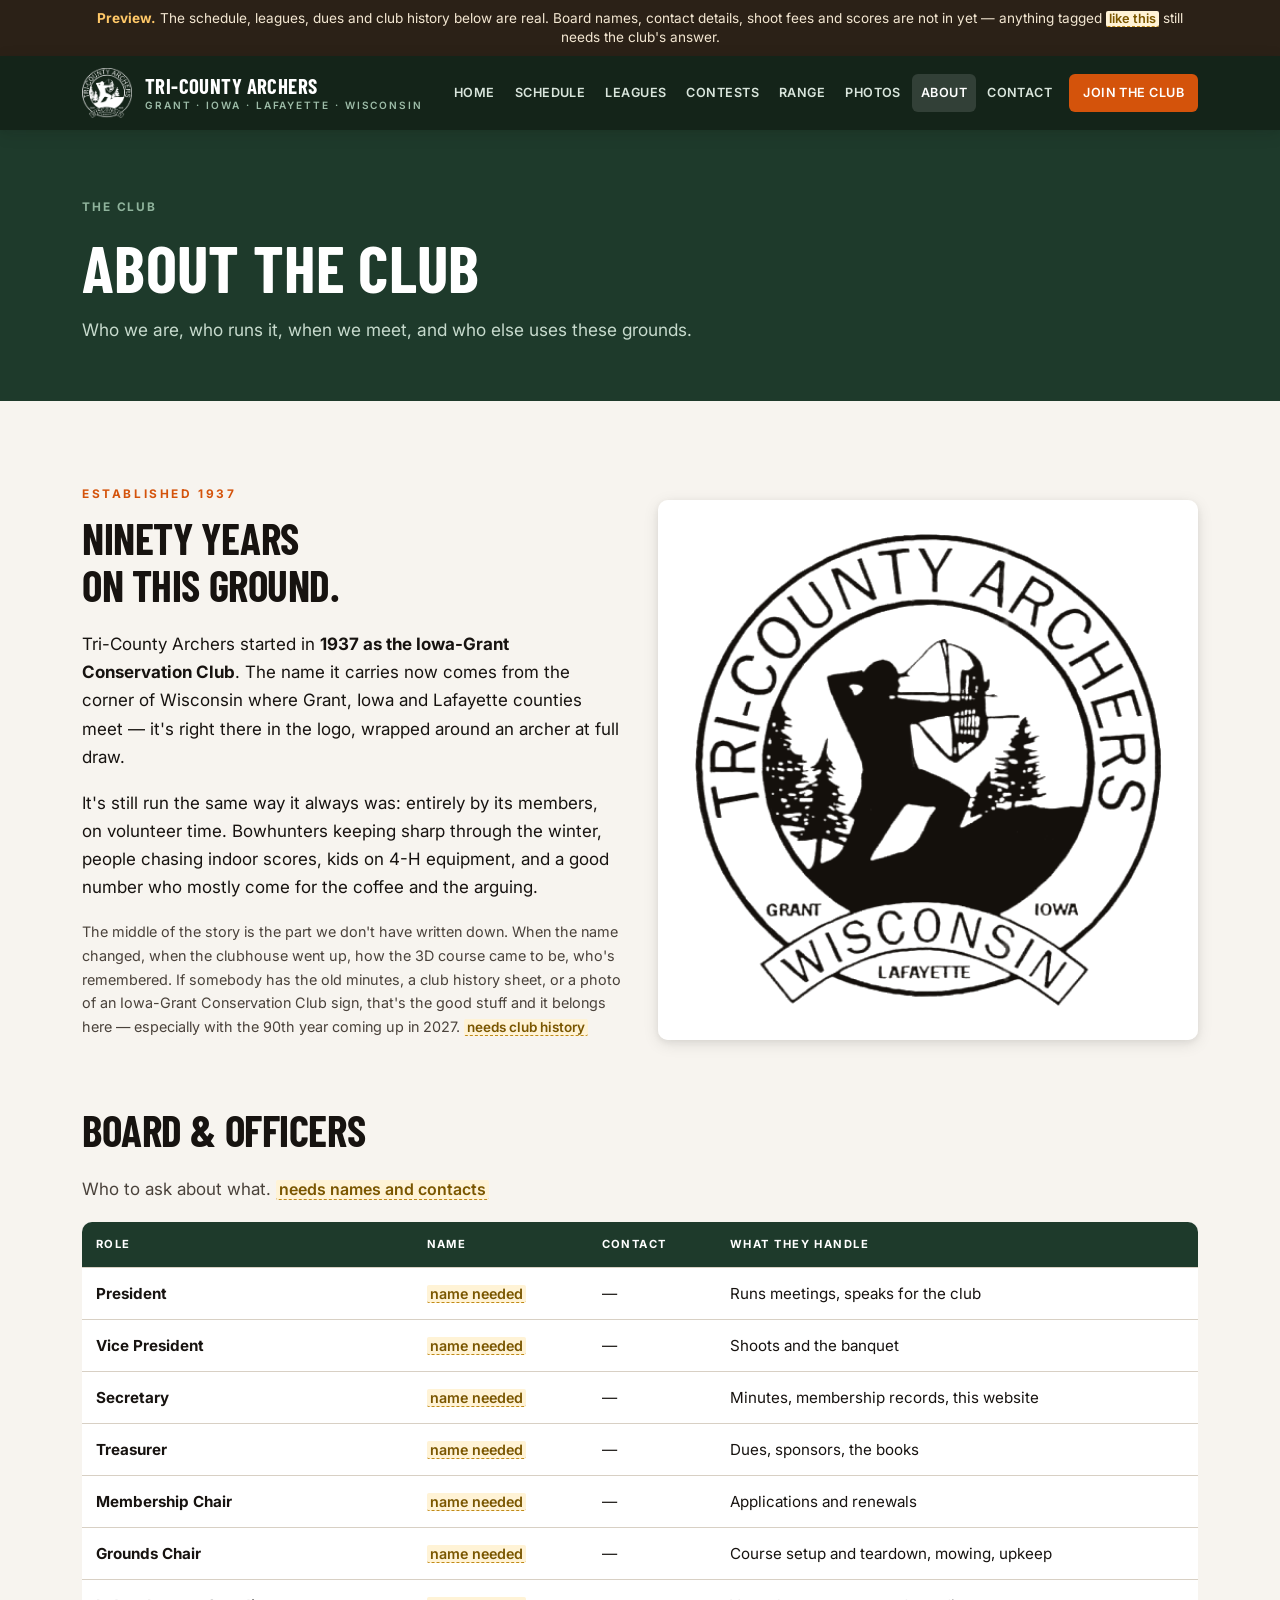
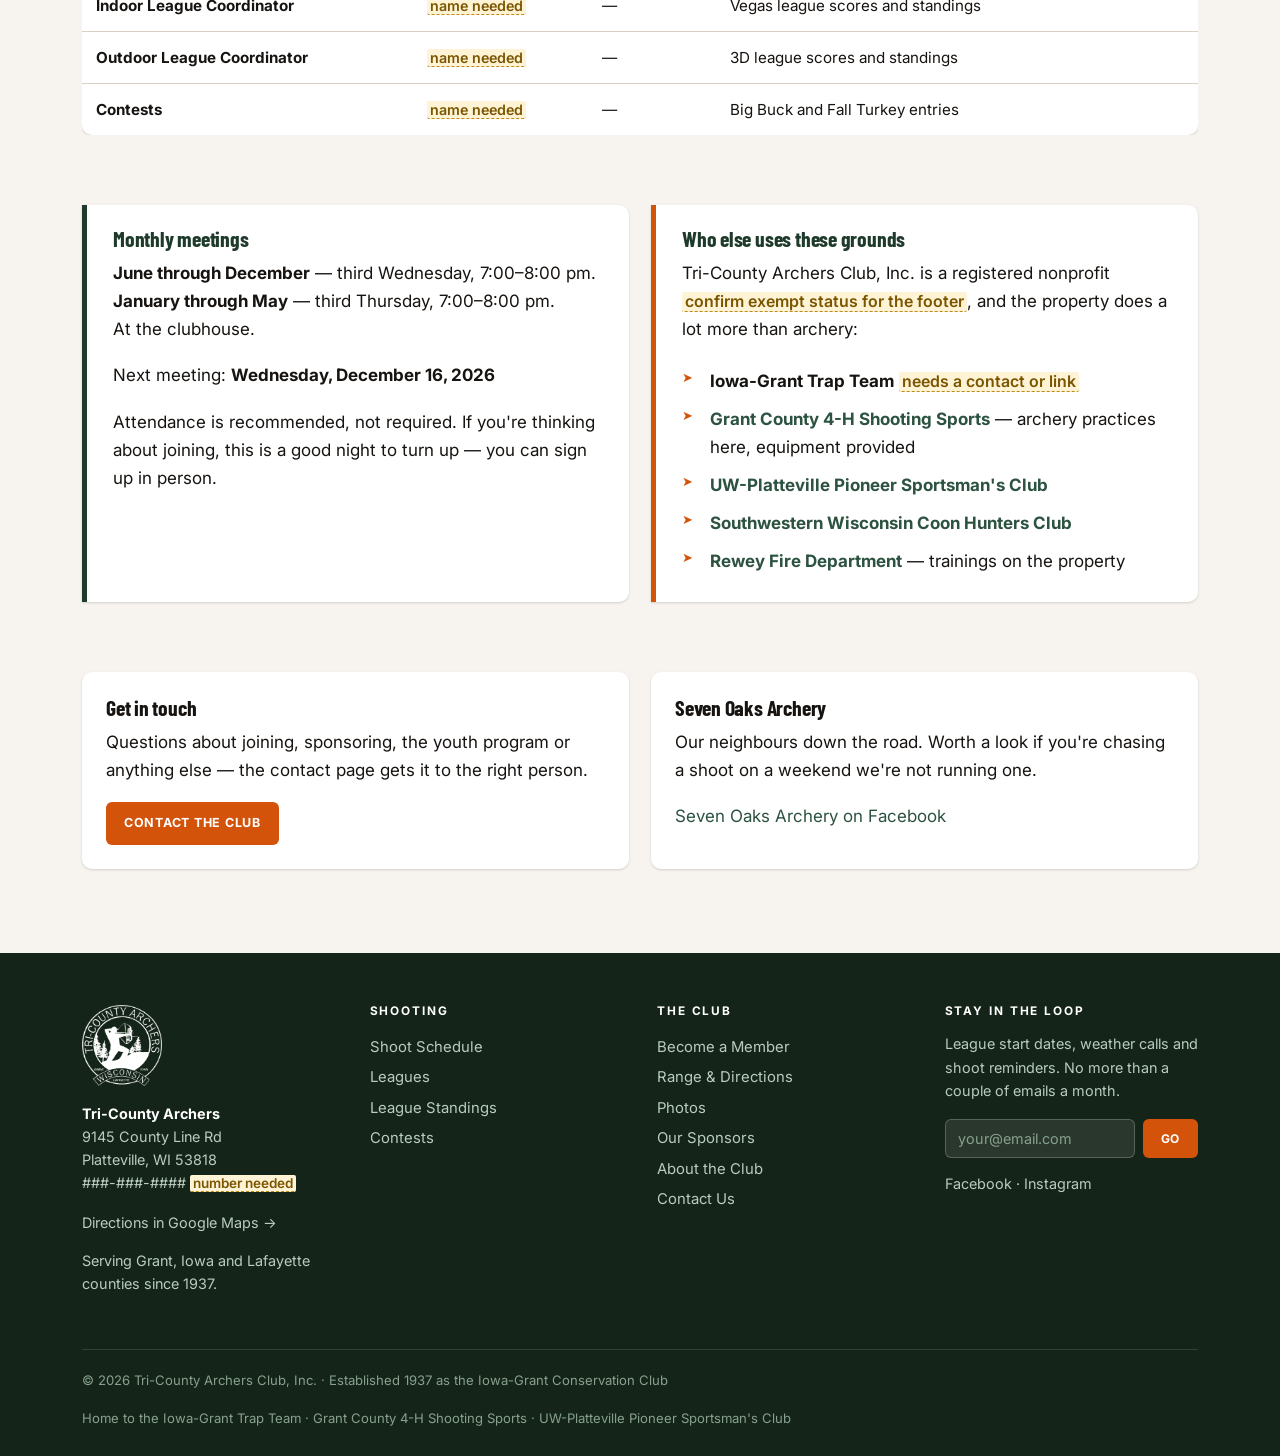
==== about.html @ 880b6ec3 "Initial commit: Tri-County Archers website Ten-page static site. Every date on it is generated from " ====
<!DOCTYPE html>
<html lang="en">
<head>
<meta charset="utf-8">
<meta name="viewport" content="width=device-width, initial-scale=1">
<title>About the Club · Tri-County Archers · Platteville, Wisconsin</title>
<meta name="description" content="About Tri-County Archers — established 1937 as the Iowa-Grant Conservation Club. Board, meeting schedule, the groups who use our grounds, and the groups who use our grounds.">
<link rel="icon" href="favicon.png">
<link rel="preconnect" href="https://fonts.googleapis.com">
<link rel="preconnect" href="https://fonts.gstatic.com" crossorigin>
<link href="https://fonts.googleapis.com/css2?family=Barlow+Condensed:wght@600;700&family=Inter:wght@400;600;700&display=swap" rel="stylesheet">
<link rel="stylesheet" href="assets/css/site.css">
</head>
<body>
<div class="draftbar"><div class="wrap"><strong>Preview.</strong> The schedule, leagues, dues and club history below are real. Board names, contact details, shoot fees and scores are not in yet — anything tagged <span class="tbd">like this</span> still needs the club's answer.</div></div>
<header class="hdr">
  <div class="hdr-in">
    <a class="brand" href="index.html">
      <img src="assets/img/logo-white.png" alt="Tri-County Archers logo">
      <span class="brand-txt">
        <span class="brand-name">Tri-County Archers</span>
        <span class="brand-sub">Grant · Iowa · Lafayette · Wisconsin</span>
      </span>
    </a>
    <button class="burger" aria-label="Menu">☰</button>
    <nav class="nav">
      <a href="index.html" class="">Home</a><a href="schedule.html" class="">Schedule</a><a href="leagues.html" class="">Leagues</a><a href="contests.html" class="">Contests</a><a href="range.html" class="">Range</a><a href="photos.html" class="">Photos</a><a href="about.html" class="on">About</a><a href="contact.html" class="">Contact</a>
      <a href="membership.html" class="cta">Join the Club</a>
    </nav>
  </div>
</header>
<section class="phead"><div class="wrap">
  <div class="crumb">The club</div><h1>About the Club</h1><p>Who we are, who runs it, when we meet, and who else uses these grounds.</p>
</div></section>
<section class="sec">
  <div class="wrap">

    <div class="split" style="margin-bottom:52px">
      <div>
        <div class="eyebrow">Established <span data-club="founded">1937</span></div>
        <h2>Ninety years<br>on this ground.</h2>
        <p>Tri-County Archers started in <strong>1937 as the Iowa-Grant Conservation Club</strong>.
          The name it carries now comes from the corner of Wisconsin where Grant, Iowa and Lafayette
          counties meet — it's right there in the logo, wrapped around an archer at full draw.</p>
        <p>It's still run the same way it always was: entirely by its members, on volunteer time.
          Bowhunters keeping sharp through the winter, people chasing indoor scores, kids on 4-H
          equipment, and a good number who mostly come for the coffee and the arguing.</p>
        <p class="small muted">The middle of the story is the part we don't have written down. When the
          name changed, when the clubhouse went up, how the 3D course came to be, who's remembered. If
          somebody has the old minutes, a club history sheet, or a photo of an Iowa-Grant Conservation
          Club sign, that's the good stuff and it belongs here — especially with the 90th year coming
          up in 2027. <span class="tbd">needs club history</span></p>
      </div>
      <div class="split-img">
        <img src="assets/img/logo-dark.png" alt="Tri-County Archers logo" style="aspect-ratio:1;object-fit:contain;background:#fff;padding:34px">
      </div>
    </div>

    <h2 id="board">Board &amp; officers</h2>
    <p class="muted" style="max-width:44em">Who to ask about what.
      <span class="tbd">needs names and contacts</span></p>
    <div class="tbl-wrap" style="margin-bottom:44px">
      <table class="t stack">
        <thead><tr><th>Role</th><th>Name</th><th>Contact</th><th>What they handle</th></tr></thead>
        <tbody>
          <tr><td data-l="Role"><strong>President</strong></td><td data-l="Name"><span class="tbd">name needed</span></td><td data-l="Contact">—</td><td data-l="Handles">Runs meetings, speaks for the club</td></tr>
          <tr><td data-l="Role"><strong>Vice President</strong></td><td data-l="Name"><span class="tbd">name needed</span></td><td data-l="Contact">—</td><td data-l="Handles">Shoots and the banquet</td></tr>
          <tr><td data-l="Role"><strong>Secretary</strong></td><td data-l="Name"><span class="tbd">name needed</span></td><td data-l="Contact">—</td><td data-l="Handles">Minutes, membership records, this website</td></tr>
          <tr><td data-l="Role"><strong>Treasurer</strong></td><td data-l="Name"><span class="tbd">name needed</span></td><td data-l="Contact">—</td><td data-l="Handles">Dues, sponsors, the books</td></tr>
          <tr><td data-l="Role"><strong>Membership Chair</strong></td><td data-l="Name"><span class="tbd">name needed</span></td><td data-l="Contact">—</td><td data-l="Handles">Applications and renewals</td></tr>
          <tr><td data-l="Role"><strong>Grounds Chair</strong></td><td data-l="Name"><span class="tbd">name needed</span></td><td data-l="Contact">—</td><td data-l="Handles">Course setup and teardown, mowing, upkeep</td></tr>
          <tr><td data-l="Role"><strong>Indoor League Coordinator</strong></td><td data-l="Name"><span class="tbd">name needed</span></td><td data-l="Contact">—</td><td data-l="Handles">Vegas league scores and standings</td></tr>
          <tr><td data-l="Role"><strong>Outdoor League Coordinator</strong></td><td data-l="Name"><span class="tbd">name needed</span></td><td data-l="Contact">—</td><td data-l="Handles">3D league scores and standings</td></tr>
          <tr><td data-l="Role"><strong>Contests</strong></td><td data-l="Name"><span class="tbd">name needed</span></td><td data-l="Contact">&mdash;</td><td data-l="Handles">Big Buck and Fall Turkey entries</td></tr>
        </tbody>
      </table>
    </div>

    <div class="grid g2" style="margin-bottom:44px">
      <div class="call call-forest">
        <h3>Monthly meetings</h3>
        <p><strong>June through December</strong> — third Wednesday, 7:00–8:00 pm.<br>
           <strong>January through May</strong> — third Thursday, 7:00–8:00 pm.<br>
           At the clubhouse.</p>
        <p>Next meeting: <strong data-next="meeting">—</strong></p>
        <p style="margin-bottom:0">Attendance is recommended, not required. If you're thinking about
          joining, this is a good night to turn up — you can sign up in person.</p>
      </div>
      <div class="call">
        <h3>Who else uses these grounds</h3>
        <p>Tri-County Archers Club, Inc. is a registered nonprofit
          <span class="tbd">confirm exempt status for the footer</span>, and the property does a lot
          more than archery:</p>
        <ul class="tick" style="margin-bottom:0">
          <li><strong>Iowa-Grant Trap Team</strong> <span class="tbd">needs a contact or link</span></li>
          <li><strong><a href="https://grant.extension.wisc.edu/" target="_blank" rel="noopener noreferrer">Grant County 4-H Shooting Sports</a></strong>
              — archery practices here, equipment provided</li>
          <li><strong><a href="https://www.facebook.com/UWPlattevillePioneerSportmansClub/" target="_blank" rel="noopener noreferrer">UW-Platteville
              Pioneer Sportsman's Club</a></strong></li>
          <li><strong><a href="https://www.facebook.com/SWWCHC/" target="_blank" rel="noopener noreferrer">Southwestern Wisconsin Coon Hunters
              Club</a></strong></li>
          <li><strong><a href="https://www.facebook.com/ReweyFire/" target="_blank" rel="noopener noreferrer">Rewey Fire Department</a></strong>
              — trainings on the property</li>
        </ul>
      </div>
    </div>

    <div class="grid g2">
      <div class="card card-pad">
        <h3>Get in touch</h3>
        <p>Questions about joining, sponsoring, the youth program or anything else — the contact
          page gets it to the right person.</p>
        <p style="margin-bottom:0"><a href="contact.html" class="btn btn-blaze btn-sm">Contact the club</a></p>
      </div>
      <div class="card card-pad">
        <h3>Seven Oaks Archery</h3>
        <p>Our neighbours down the road. Worth a look if you're chasing a shoot on a weekend we're not
          running one.</p>
        <p style="margin-bottom:0"><a href="https://www.facebook.com/SevenOaksArcheryinc" target="_blank" rel="noopener noreferrer">Seven Oaks
          Archery on Facebook</a></p>
      </div>
    </div>
  </div>
</section>

<footer class="ftr">
  <div class="wrap">
    <div class="ftr-grid">
      <div class="ftr-brand">
        <img src="assets/img/logo-white.png" alt="">
        <p><strong style="color:#fff">Tri-County Archers</strong><br>
        9145 County Line Rd<br>Platteville, WI 53818<br>
        <span data-club="phone">###-###-####</span> <span class="tbd">number needed</span></p>
        <p class="small"><a href="https://www.google.com/maps/dir/?api=1&destination=9145+County+Line+Rd%2C+Platteville%2C+WI+53818" style="display:inline" target="_blank" rel="noopener noreferrer">Directions in Google Maps &rarr;</a></p>
        <p class="small">Serving Grant, Iowa and Lafayette counties since
          <span data-club="founded">1937</span>.</p>
      </div>
      <div>
        <h4>Shooting</h4>
        <a href="schedule.html">Shoot Schedule</a>
        <a href="leagues.html">Leagues</a>
        <a href="leagues.html#standings">League Standings</a>
        <a href="contests.html">Contests</a>
      </div>
      <div>
        <h4>The Club</h4>
        <a href="membership.html">Become a Member</a>
        <a href="range.html">Range &amp; Directions</a>
        <a href="photos.html">Photos</a>
        <a href="sponsors.html">Our Sponsors</a>
        <a href="about.html">About the Club</a>
        <a href="contact.html">Contact Us</a>
      </div>
      <div>
        <h4>Stay in the loop</h4>
        <p class="small">League start dates, weather calls and shoot reminders. No more than a couple of emails a month.</p>
        <form class="news" onsubmit="event.preventDefault();this.innerHTML='<p class=\'small\' style=\'margin:0;color:#A8D5B8\'>Thanks — you\'re on the list.</p>'">
          <input type="email" placeholder="your@email.com" required aria-label="Email">
          <button class="btn btn-blaze btn-sm" type="submit">Go</button>
        </form>
        <p class="small" style="margin-top:14px">
          <a href="https://www.facebook.com/TriCountyArchers/" style="display:inline" target="_blank" rel="noopener noreferrer">Facebook</a> ·
          <a href="https://www.instagram.com/tricountyarchers/" style="display:inline" target="_blank" rel="noopener noreferrer">Instagram</a></p>
      </div>
    </div>
    <div class="ftr-bot">
      <span>&copy; <span data-year>2026</span> Tri-County Archers Club, Inc. · Established 1937 as the Iowa-Grant Conservation Club</span>
      <span>Home to the Iowa-Grant Trap Team · Grant County 4-H Shooting Sports · UW-Platteville Pioneer Sportsman's Club</span>
    </div>
  </div>
</footer>
<script src="assets/js/data.js"></script>
<script src="assets/js/site.js"></script>
</body>
</html>
---- assets/css/site.css ----
/* ============================================================
   Tri-County Archers — site styles
   First pass, Aug 2026
   ============================================================ */

:root{
  --forest:#1E3A2B;
  --forest-deep:#142419;
  --forest-mid:#2C5240;
  --brown:#4A3728;
  --brown-light:#6B5240;
  --blaze:#D4530B;
  --blaze-bright:#F26B1D;
  --cream:#F7F4EF;
  --cream-warm:#EFE9DF;
  --ink:#171310;
  --ink-soft:#4A423B;
  --line:#D8D0C4;
  --white:#fff;
  --shadow-sm:0 1px 3px rgba(23,19,16,.10), 0 1px 2px rgba(23,19,16,.06);
  --shadow-md:0 4px 16px rgba(23,19,16,.10), 0 2px 6px rgba(23,19,16,.06);
  --shadow-lg:0 12px 40px rgba(23,19,16,.16);
  --wrap:1160px;
  --r:10px;
  --head:'Barlow Condensed', 'Oswald', 'Arial Narrow', system-ui, sans-serif;
  --body:'Inter', -apple-system, BlinkMacSystemFont, 'Segoe UI', Roboto, sans-serif;
}

*,*::before,*::after{box-sizing:border-box}
html{-webkit-text-size-adjust:100%; scroll-behavior:smooth; scroll-padding-top:90px}
body{
  margin:0; background:var(--cream); color:var(--ink);
  font-family:var(--body); font-size:17px; line-height:1.65;
  -webkit-font-smoothing:antialiased;
}
img{max-width:100%; height:auto; display:block}
a{color:var(--forest-mid); text-decoration:none}
a:hover{color:var(--blaze); text-decoration:underline}
h1,h2,h3,h4{font-family:var(--head); font-weight:700; line-height:1.08; margin:0 0 .5em; letter-spacing:-.01em}
h1{font-size:clamp(2.4rem,5.5vw,4.1rem); text-transform:uppercase; letter-spacing:.005em}
h2{font-size:clamp(1.85rem,3.6vw,2.7rem); text-transform:uppercase}
h3{font-size:1.35rem}
h4{font-size:1.08rem; font-family:var(--body); font-weight:700; text-transform:uppercase; letter-spacing:.06em; font-size:.86rem; color:var(--brown-light)}
p{margin:0 0 1.1em}
.wrap{max-width:var(--wrap); margin:0 auto; padding:0 22px}
.narrow{max-width:800px}
.center{text-align:center}
.muted{color:var(--ink-soft)}
.small{font-size:.9rem}

/* ---------- draft flag ---------- */
.tbd{
  background:#FFF3D6; border-bottom:1.5px dashed #C08A16; color:#7A5600;
  padding:0 3px; border-radius:2px; font-weight:600; font-size:.94em;
  white-space:nowrap;
}
.draftbar{
  background:#2B2117; color:#F3E7D2; font-size:.85rem; text-align:center;
  padding:9px 22px; line-height:1.4;
}
.draftbar strong{color:#FFC868}

/* ---------- header ---------- */
.hdr{
  background:var(--forest-deep); color:var(--white);
  position:sticky; top:0; z-index:60; box-shadow:var(--shadow-md);
}
.hdr-in{
  max-width:var(--wrap); margin:0 auto; padding:0 22px;
  display:flex; align-items:center; gap:16px; min-height:74px;
}
.brand{display:flex; align-items:center; gap:13px; color:#fff; flex:0 0 auto}
.brand:hover{text-decoration:none}
.brand img{width:50px; height:50px; flex:0 0 auto}
.brand-txt{display:flex; flex-direction:column; line-height:1}
.brand-name{
  font-family:var(--head); font-size:1.42rem; font-weight:700;
  text-transform:uppercase; letter-spacing:.02em;
}
.brand-sub{
  font-size:.63rem; letter-spacing:.19em; text-transform:uppercase;
  color:#9DBCA8; margin-top:4px; font-weight:600;
}
.nav{margin-left:auto; display:flex; align-items:center; gap:2px; flex-wrap:wrap}
.nav a{
  color:#D9E5DC; font-size:.83rem; font-weight:600; letter-spacing:.045em;
  text-transform:uppercase; padding:9px 11px; border-radius:6px; white-space:nowrap;
}
.nav a:hover{background:rgba(255,255,255,.10); color:#fff; text-decoration:none}
.nav a.on{color:#fff; background:rgba(255,255,255,.13)}
.nav a.cta{background:var(--blaze); color:#fff; margin-left:8px; padding:9px 15px}
.nav a.cta:hover{background:var(--blaze-bright)}
.burger{
  margin-left:auto; background:none; border:1.5px solid rgba(255,255,255,.3);
  color:#fff; width:42px; height:38px; border-radius:6px; display:none;
  cursor:pointer; font-size:1.2rem; line-height:1;
}
@media(max-width:980px){
  .nav{
    display:none; position:absolute; top:100%; left:0; right:0;
    background:var(--forest-deep); flex-direction:column; align-items:stretch;
    padding:10px 14px 18px; gap:0; box-shadow:var(--shadow-lg);
  }
  .nav.open{display:flex}
  .nav a{padding:13px 10px; font-size:.95rem; border-bottom:1px solid rgba(255,255,255,.07)}
  .nav a.cta{margin:12px 0 0; text-align:center; border:none}
  .burger{display:block}
}

/* ---------- alert strip ---------- */
.alert{
  background:var(--blaze); color:#fff; text-align:center;
  padding:11px 22px; font-weight:600; font-size:.94rem;
}
.alert a{color:#fff; text-decoration:underline}
.alert-ok{background:var(--forest-mid)}

/* ---------- hero ---------- */
.hero{position:relative; background:var(--forest-deep); overflow:hidden}
.hero-bg{
  position:absolute; inset:0;
  background-size:cover; background-position:center 38%;
  opacity:.52;
}
.hero::after{
  content:''; position:absolute; inset:0;
  background:linear-gradient(180deg, rgba(20,36,25,.55) 0%, rgba(20,36,25,.72) 55%, rgba(20,36,25,.94) 100%);
}
.hero-in{
  position:relative; z-index:2; max-width:var(--wrap); margin:0 auto;
  padding:clamp(64px,11vw,140px) 22px clamp(54px,8vw,96px); color:#fff;
}
.hero h1{color:#fff; max-width:16em; text-shadow:0 2px 18px rgba(0,0,0,.4)}
.hero-eyebrow{
  font-size:.76rem; letter-spacing:.24em; text-transform:uppercase;
  color:#A8C9B4; font-weight:700; margin-bottom:18px;
}
.hero-lede{
  font-size:clamp(1.05rem,2vw,1.28rem); max-width:34em; color:#E6EDE7;
  margin-bottom:32px;
}
.hero-btns{display:flex; gap:13px; flex-wrap:wrap}

/* ---------- buttons ---------- */
.btn{
  display:inline-block; font-family:var(--body); font-weight:700;
  font-size:.87rem; letter-spacing:.06em; text-transform:uppercase;
  padding:14px 26px; border-radius:6px; border:2px solid transparent;
  cursor:pointer; transition:transform .12s ease, background .15s ease;
}
.btn:hover{text-decoration:none; transform:translateY(-1px)}
.btn-blaze{background:var(--blaze); color:#fff}
.btn-blaze:hover{background:var(--blaze-bright); color:#fff}
.btn-ghost{border-color:rgba(255,255,255,.55); color:#fff}
.btn-ghost:hover{background:rgba(255,255,255,.13); color:#fff}
.btn-forest{background:var(--forest); color:#fff}
.btn-forest:hover{background:var(--forest-mid); color:#fff}
.btn-out{border-color:var(--forest); color:var(--forest)}
.btn-out:hover{background:var(--forest); color:#fff}
.btn-sm{padding:9px 16px; font-size:.78rem}

/* ---------- sections ---------- */
.sec{padding:clamp(48px,7vw,84px) 0}
.sec-tight{padding:clamp(34px,4vw,52px) 0}
.sec-cream{background:var(--cream-warm)}
.sec-forest{background:var(--forest); color:#EAF1EC}
.sec-forest h2,.sec-forest h3{color:#fff}
.sec-forest a{color:#A8D5B8}
.sec-head{margin-bottom:34px}
.sec-head p{max-width:46em; color:var(--ink-soft); margin:0}
.sec-forest .sec-head p{color:#BFD4C6}
.eyebrow{
  font-size:.74rem; letter-spacing:.22em; text-transform:uppercase;
  font-weight:700; color:var(--blaze); margin-bottom:11px;
}
.sec-forest .eyebrow{color:#F2A365}
.rule{height:3px; width:56px; background:var(--blaze); margin:0 0 20px; border:0}

/* ---------- next-up cards ---------- */
.nextup{
  display:grid; gap:16px;
  /* 215px lets all four "What's Next" cards sit on one row from about
     960px up, instead of orphaning the fourth onto a line of its own. */
  grid-template-columns:repeat(auto-fit,minmax(min(100%,215px),1fr));
}
.nu{
  background:#fff; border-radius:var(--r); padding:20px 20px 22px;
  box-shadow:var(--shadow-sm); border-top:4px solid var(--forest);
  display:flex; flex-direction:column;
}
.nu-blaze{border-top-color:var(--blaze)}
.nu-brown{border-top-color:var(--brown)}
.nu-label{
  font-size:.68rem; letter-spacing:.17em; text-transform:uppercase;
  font-weight:700; color:var(--brown-light); margin-bottom:9px;
}
.nu-title{font-family:var(--head); font-size:1.42rem; line-height:1.12; margin-bottom:6px; text-transform:uppercase}
.nu-date{font-weight:700; color:var(--forest-mid); font-size:.98rem; margin-bottom:9px}
.nu-meta{font-size:.9rem; color:var(--ink-soft); margin:0 0 12px; line-height:1.5}
.nu-meta div{margin-bottom:3px}
.nu foot,.nu-foot{margin-top:auto; padding-top:6px;
  display:flex; align-items:center; justify-content:space-between; gap:8px; flex-wrap:wrap}
/* 'Add to Google Calendar' link on the What's Next cards */
.nu-cal{font-size:.72rem; font-weight:700; text-decoration:none; white-space:nowrap;
  color:var(--forest); border-bottom:1px solid currentColor; padding-bottom:1px}
.nu-cal:hover{color:var(--blaze)}
.nu-blaze .nu-cal,.nu-brown .nu-cal{color:inherit; opacity:.85}
.nu-blaze .nu-cal:hover,.nu-brown .nu-cal:hover{opacity:1}

/* ---------- week-by-week score disclosure ---------- */
details.wk{border:1px solid var(--line,#DDD6C8); border-radius:var(--r); background:#fff}
details.wk>summary{
  cursor:pointer; padding:12px 16px; font-weight:700; font-size:.9rem;
  color:var(--forest); list-style:none; display:flex; align-items:center; gap:8px}
details.wk>summary::-webkit-details-marker{display:none}
details.wk>summary::before{content:'▸'; font-size:.8em}
details.wk[open]>summary::before{content:'▾'}
details.wk>summary:hover{color:var(--blaze)}
details.wk>*:not(summary){padding:0 16px 14px}
details.wk table.t{box-shadow:none}
details.wk table.t th,details.wk table.t td{padding:6px 8px; font-size:.85rem}

/* ---------- badges ---------- */
.badge{
  display:inline-block; font-size:.68rem; font-weight:700;
  letter-spacing:.1em; text-transform:uppercase;
  padding:4px 9px; border-radius:4px; white-space:nowrap;
}
.b-public{background:#DCEEE1; color:#1B5730}
.b-members{background:#EBE3D8; color:#5A4331}
.b-league{background:#DDE6F0; color:#2A4666}
.b-3d{background:#E4EEDC; color:#3A5624}
.b-indoor{background:#EFE2EE; color:#5C3459}
.b-field{background:#E9E6D5; color:#54502A}
.b-social{background:#F6E3D3; color:#7A4415}

/* ---------- tables ---------- */
.tbl-wrap{overflow-x:auto; -webkit-overflow-scrolling:touch}
table.t{
  width:100%; border-collapse:collapse; background:#fff;
  border-radius:var(--r); overflow:hidden; box-shadow:var(--shadow-sm);
  font-size:.95rem;
}
table.t th{
  background:var(--forest); color:#fff; text-align:left;
  font-size:.7rem; letter-spacing:.13em; text-transform:uppercase;
  padding:13px 14px; font-weight:700; white-space:nowrap;
}
table.t td{padding:13px 14px; border-top:1px solid var(--line); vertical-align:top}
table.t tbody tr:hover{background:#FBF9F5}
table.t .ev-name{font-weight:700; color:var(--ink)}
table.t .num{text-align:right; font-variant-numeric:tabular-nums; white-space:nowrap}
table.t .tot{font-weight:700; background:#F4F1EA}
table.t tr.rank1 td:first-child::before{content:'🥇 '}
table.t tr.rank2 td:first-child::before{content:'🥈 '}
table.t tr.rank3 td:first-child::before{content:'🥉 '}

/* mobile: tables become cards */
@media(max-width:720px){
  table.t.stack thead{display:none}
  table.t.stack, table.t.stack tbody, table.t.stack tr, table.t.stack td{display:block; width:100%}
  table.t.stack{box-shadow:none; background:none}
  table.t.stack tr{
    background:#fff; border-radius:var(--r); box-shadow:var(--shadow-sm);
    margin-bottom:13px; padding:6px 0;
  }
  table.t.stack td{border:0; padding:6px 16px; text-align:left !important}
  table.t.stack td::before{
    content:attr(data-l); display:block; font-size:.64rem; font-weight:700;
    letter-spacing:.14em; text-transform:uppercase; color:var(--brown-light); margin-bottom:2px;
  }
  table.t.stack td:first-child{padding-top:12px}
  table.t.stack td:last-child{padding-bottom:12px}
}

/* ---------- cards / grids ---------- */
.grid{display:grid; gap:22px}
.g2{grid-template-columns:repeat(auto-fit,minmax(300px,1fr))}
.g3{grid-template-columns:repeat(auto-fit,minmax(280px,1fr))}
.g4{grid-template-columns:repeat(auto-fit,minmax(215px,1fr))}
.card{
  background:#fff; border-radius:var(--r); box-shadow:var(--shadow-sm);
  overflow:hidden; display:flex; flex-direction:column;
}
.card-pad{padding:24px}
.card h3{margin-bottom:8px}
.card p:last-child{margin-bottom:0}
.card-img{aspect-ratio:16/10; object-fit:cover; width:100%}
.card-link{transition:transform .14s ease, box-shadow .14s ease}
.card-link:hover{transform:translateY(-3px); box-shadow:var(--shadow-md); text-decoration:none}
.tile{
  display:block; background:#fff; border-radius:var(--r); overflow:hidden;
  box-shadow:var(--shadow-sm); color:var(--ink);
}
.tile:hover{text-decoration:none; color:var(--ink)}
.tile-body{padding:20px 22px 24px}
.tile-body h3{color:var(--forest); margin-bottom:6px}
.tile-body p{font-size:.94rem; color:var(--ink-soft); margin:0}
.tile-more{
  display:inline-block; margin-top:13px; font-size:.78rem; font-weight:700;
  letter-spacing:.09em; text-transform:uppercase; color:var(--blaze);
}

/* league card */
.lg{background:#fff; border-radius:var(--r); box-shadow:var(--shadow-sm); overflow:hidden}
.lg-top{background:var(--forest); color:#fff; padding:18px 22px}
.lg-top .night{
  font-size:.7rem; letter-spacing:.18em; text-transform:uppercase;
  color:#A8C9B4; font-weight:700; margin-bottom:5px;
}
.lg-top h3{color:#fff; margin:0; font-size:1.55rem; text-transform:uppercase}
.lg-body{padding:20px 22px 24px}
.dl{margin:0 0 16px; font-size:.94rem}
.dl div{display:flex; gap:12px; padding:7px 0; border-bottom:1px solid var(--cream-warm)}
.dl dt{flex:0 0 108px; font-weight:700; color:var(--brown-light); font-size:.76rem; letter-spacing:.07em; text-transform:uppercase; padding-top:2px}
.dl dd{margin:0; flex:1}

/* ---------- callouts ---------- */
.call{
  background:#fff; border-left:5px solid var(--blaze); border-radius:0 var(--r) var(--r) 0;
  padding:22px 26px; box-shadow:var(--shadow-sm); margin:26px 0;
}
.call h3{margin-bottom:8px; color:var(--forest)}
.call p:last-child{margin-bottom:0}
.call-forest{border-left-color:var(--forest)}
.note{
  background:#FFF8E8; border:1px solid #EBD9A8; border-radius:var(--r);
  padding:16px 20px; font-size:.92rem; color:#6B5111; margin:22px 0;
}
.note strong{color:#4E3A08}

/* ---------- steps ---------- */
.steps{counter-reset:s; list-style:none; padding:0; margin:0}
.steps li{
  counter-increment:s; position:relative; padding:0 0 24px 56px; margin:0;
  border-left:2px solid var(--line); margin-left:18px;
}
.steps li:last-child{border-left-color:transparent; padding-bottom:0}
.steps li::before{
  content:counter(s); position:absolute; left:-19px; top:-4px;
  width:36px; height:36px; border-radius:50%; background:var(--forest); color:#fff;
  display:grid; place-items:center; font-family:var(--head); font-weight:700; font-size:1.15rem;
}
.steps h3{font-size:1.15rem; margin-bottom:5px}
.steps p{margin-bottom:0; font-size:.96rem; color:var(--ink-soft)}

/* ---------- gallery ---------- */
.gal{display:grid; gap:14px; grid-template-columns:repeat(auto-fill,minmax(230px,1fr))}
.gal figure{margin:0; background:#fff; border-radius:var(--r); overflow:hidden; box-shadow:var(--shadow-sm)}
.gal img{aspect-ratio:4/3; object-fit:cover; width:100%; transition:transform .35s ease}
.gal figure:hover img{transform:scale(1.04)}
.gal figcaption{padding:11px 14px; font-size:.85rem; color:var(--ink-soft)}
.gal .tall img{aspect-ratio:3/4}

/* ---------- sponsors ---------- */
.spons{display:grid; gap:16px; grid-template-columns:repeat(auto-fill,minmax(160px,1fr))}
.spon{
  background:#fff; border:1px solid var(--line); border-radius:var(--r);
  aspect-ratio:3/2; display:grid; place-items:center; text-align:center;
  padding:14px; font-weight:700; color:var(--brown-light); font-size:.9rem;
}
.spon-strip{display:flex; gap:26px; flex-wrap:wrap; justify-content:center; align-items:center}
.tier{margin-bottom:38px}
.tier-name{
  display:flex; align-items:center; gap:14px; margin-bottom:18px;
  font-family:var(--head); font-size:1.5rem; text-transform:uppercase; color:var(--forest);
}
.tier-name::after{content:''; flex:1; height:2px; background:var(--line)}

/* ---------- filters ---------- */
.filters{display:flex; gap:8px; flex-wrap:wrap; margin-bottom:22px; align-items:center}
.chip{
  background:#fff; border:1.5px solid var(--line); color:var(--ink-soft);
  padding:7px 15px; border-radius:100px; font-size:.8rem; font-weight:600;
  cursor:pointer; letter-spacing:.03em; transition:all .12s ease;
}
.chip:hover{border-color:var(--forest-mid); color:var(--forest)}
.chip.on{background:var(--forest); border-color:var(--forest); color:#fff}
.filters-lbl{font-size:.72rem; letter-spacing:.14em; text-transform:uppercase; font-weight:700; color:var(--brown-light); margin-right:4px}

/* ---------- form ---------- */
.form{background:#fff; border-radius:var(--r); padding:28px; box-shadow:var(--shadow-sm)}
.fg{margin-bottom:18px}
.fg-2{display:grid; gap:18px; grid-template-columns:repeat(auto-fit,minmax(200px,1fr))}
label{display:block; font-size:.78rem; font-weight:700; letter-spacing:.07em; text-transform:uppercase; color:var(--brown-light); margin-bottom:6px}
input,select,textarea{
  width:100%; font-family:var(--body); font-size:1rem; color:var(--ink);
  padding:11px 13px; border:1.5px solid var(--line); border-radius:6px; background:#FDFCFA;
}
input:focus,select:focus,textarea:focus{outline:none; border-color:var(--forest-mid); background:#fff}
.hint{font-size:.83rem; color:var(--ink-soft); margin-top:5px}
.check{display:flex; gap:10px; align-items:flex-start; font-size:.94rem}
.check input{width:auto; flex:0 0 auto; margin-top:4px}
.check label{text-transform:none; letter-spacing:0; font-size:.94rem; font-weight:400; color:var(--ink); margin:0}

/* ---------- stat row ---------- */
.stats{display:grid; gap:18px; grid-template-columns:repeat(auto-fit,minmax(150px,1fr))}
.stat{text-align:center; padding:18px 12px; background:rgba(255,255,255,.07); border-radius:var(--r)}
.stat .n{font-family:var(--head); font-size:2.5rem; line-height:1; color:#fff; margin-bottom:6px}
.stat .l{font-size:.72rem; letter-spacing:.14em; text-transform:uppercase; color:#A8C9B4; font-weight:700}

/* ---------- page head ---------- */
.phead{background:var(--forest); color:#fff; padding:clamp(38px,6vw,68px) 0 clamp(34px,5vw,56px)}
.phead h1{color:#fff; margin-bottom:14px}
.phead p{max-width:44em; color:#C7DACD; font-size:1.08rem; margin:0}
.crumb{font-size:.74rem; letter-spacing:.16em; text-transform:uppercase; color:#8FB39C; font-weight:700; margin-bottom:14px}

/* ---------- split ---------- */
.split{display:grid; gap:36px; grid-template-columns:repeat(auto-fit,minmax(320px,1fr)); align-items:center}
.split-img{border-radius:var(--r); overflow:hidden; box-shadow:var(--shadow-md)}
.split-img img{width:100%; aspect-ratio:4/3; object-fit:cover}

/* ---------- footer ---------- */
.ftr{background:var(--forest-deep); color:#B9CCBF; padding:52px 0 26px; font-size:.93rem}
.ftr-grid{display:grid; gap:34px; grid-template-columns:repeat(auto-fit,minmax(215px,1fr)); margin-bottom:38px}
.ftr h4{color:#fff; font-size:.74rem; letter-spacing:.16em; margin-bottom:14px}
.ftr a{color:#B9CCBF; display:block; padding:3px 0}
.ftr a:hover{color:#fff}
.ftr-brand img{width:80px; margin-bottom:16px}
.ftr-brand p{font-size:.9rem; line-height:1.6}
.ftr-bot{
  border-top:1px solid rgba(255,255,255,.12); padding-top:20px;
  display:flex; gap:16px; flex-wrap:wrap; justify-content:space-between;
  font-size:.82rem; color:#87A18E;
}
.news{display:flex; gap:8px; margin-top:12px}
.news input{background:rgba(255,255,255,.09); border-color:rgba(255,255,255,.22); color:#fff; padding:10px 12px; font-size:.9rem}
.news input::placeholder{color:#87A18E}
.news button{flex:0 0 auto; padding:10px 16px; font-size:.75rem}

/* ---------- misc ---------- */
.kv{display:grid; gap:14px; grid-template-columns:repeat(auto-fit,minmax(190px,1fr))}
.kv div{background:#fff; border-radius:var(--r); padding:16px 18px; box-shadow:var(--shadow-sm)}
.kv dt{font-size:.68rem; letter-spacing:.15em; text-transform:uppercase; color:var(--brown-light); font-weight:700; margin-bottom:5px}
.kv dd{margin:0; font-weight:700; font-size:1.05rem; color:var(--forest)}
.lead{font-size:1.14rem; color:var(--ink-soft)}
ul.tick{list-style:none; padding:0; margin:0 0 1.1em}
ul.tick li{padding:5px 0 5px 28px; position:relative}
ul.tick li::before{
  content:'➤'; position:absolute; left:0; top:5px; color:var(--blaze); font-size:.82rem;
}
.anchor-nav{display:flex; gap:6px; flex-wrap:wrap; margin-bottom:26px}
.anchor-nav a{
  font-size:.8rem; font-weight:600; padding:7px 14px; border-radius:100px;
  background:#fff; border:1.5px solid var(--line); color:var(--ink-soft);
}
.anchor-nav a:hover{background:var(--forest); color:#fff; border-color:var(--forest); text-decoration:none}
.hide{display:none !important}

/* ---------- fixes, first-pass review ---------- */
.nav a{padding:9px 9px; font-size:.79rem; letter-spacing:.035em}
.nav a.cta{padding:9px 14px; margin-left:6px}
@media(max-width:1080px){
  .nav{
    display:none; position:absolute; top:100%; left:0; right:0;
    background:var(--forest-deep); flex-direction:column; align-items:stretch;
    padding:10px 14px 18px; gap:0; box-shadow:var(--shadow-lg);
  }
  .nav.open{display:flex}
  .nav a{padding:13px 10px; font-size:.95rem; border-bottom:1px solid rgba(255,255,255,.07)}
  .nav a.cta{margin:12px 0 0; text-align:center; border:none}
  .burger{display:block}
}
@media(max-width:560px){
  .hdr-in{gap:10px; min-height:66px; padding:0 16px}
  .brand img{width:40px; height:40px}
  .brand-name{font-size:1.06rem}
  .brand-sub{font-size:.53rem; letter-spacing:.1em; margin-top:3px}
  .burger{width:38px; height:34px}
  .wrap{padding:0 16px}
}
/* schedule date column */
#sched-body td:first-child{white-space:nowrap}
.t-sched thead th:first-child{width:112px}
@media(max-width:720px){
  #sched-body td:first-child{white-space:normal}
  table.t.stack td[data-l="Event"] .small{margin-top:6px}
}
/* stat labels */
.stat .l{line-height:1.35}

/* keep the header on one line no matter what font actually loads */
.hdr-in{flex-wrap:nowrap}
.brand-name{font-size:1.3rem}
.nav{flex-wrap:nowrap}
@media(max-width:1240px){
  .nav{
    display:none; position:absolute; top:100%; left:0; right:0;
    background:var(--forest-deep); flex-direction:column; align-items:stretch;
    padding:10px 14px 18px; gap:0; box-shadow:var(--shadow-lg); flex-wrap:wrap;
  }
  .nav.open{display:flex}
  .nav a{padding:13px 10px; font-size:.95rem; border-bottom:1px solid rgba(255,255,255,.07)}
  .nav a.cta{margin:12px 0 0; text-align:center; border:none}
  .burger{display:block}
}

/* results tables: keep names on one line */
#results table.t td:first-child{white-space:nowrap}
#results table.t th:first-child{min-width:190px}
@media(max-width:720px){ #results table.t td:first-child{white-space:normal} }
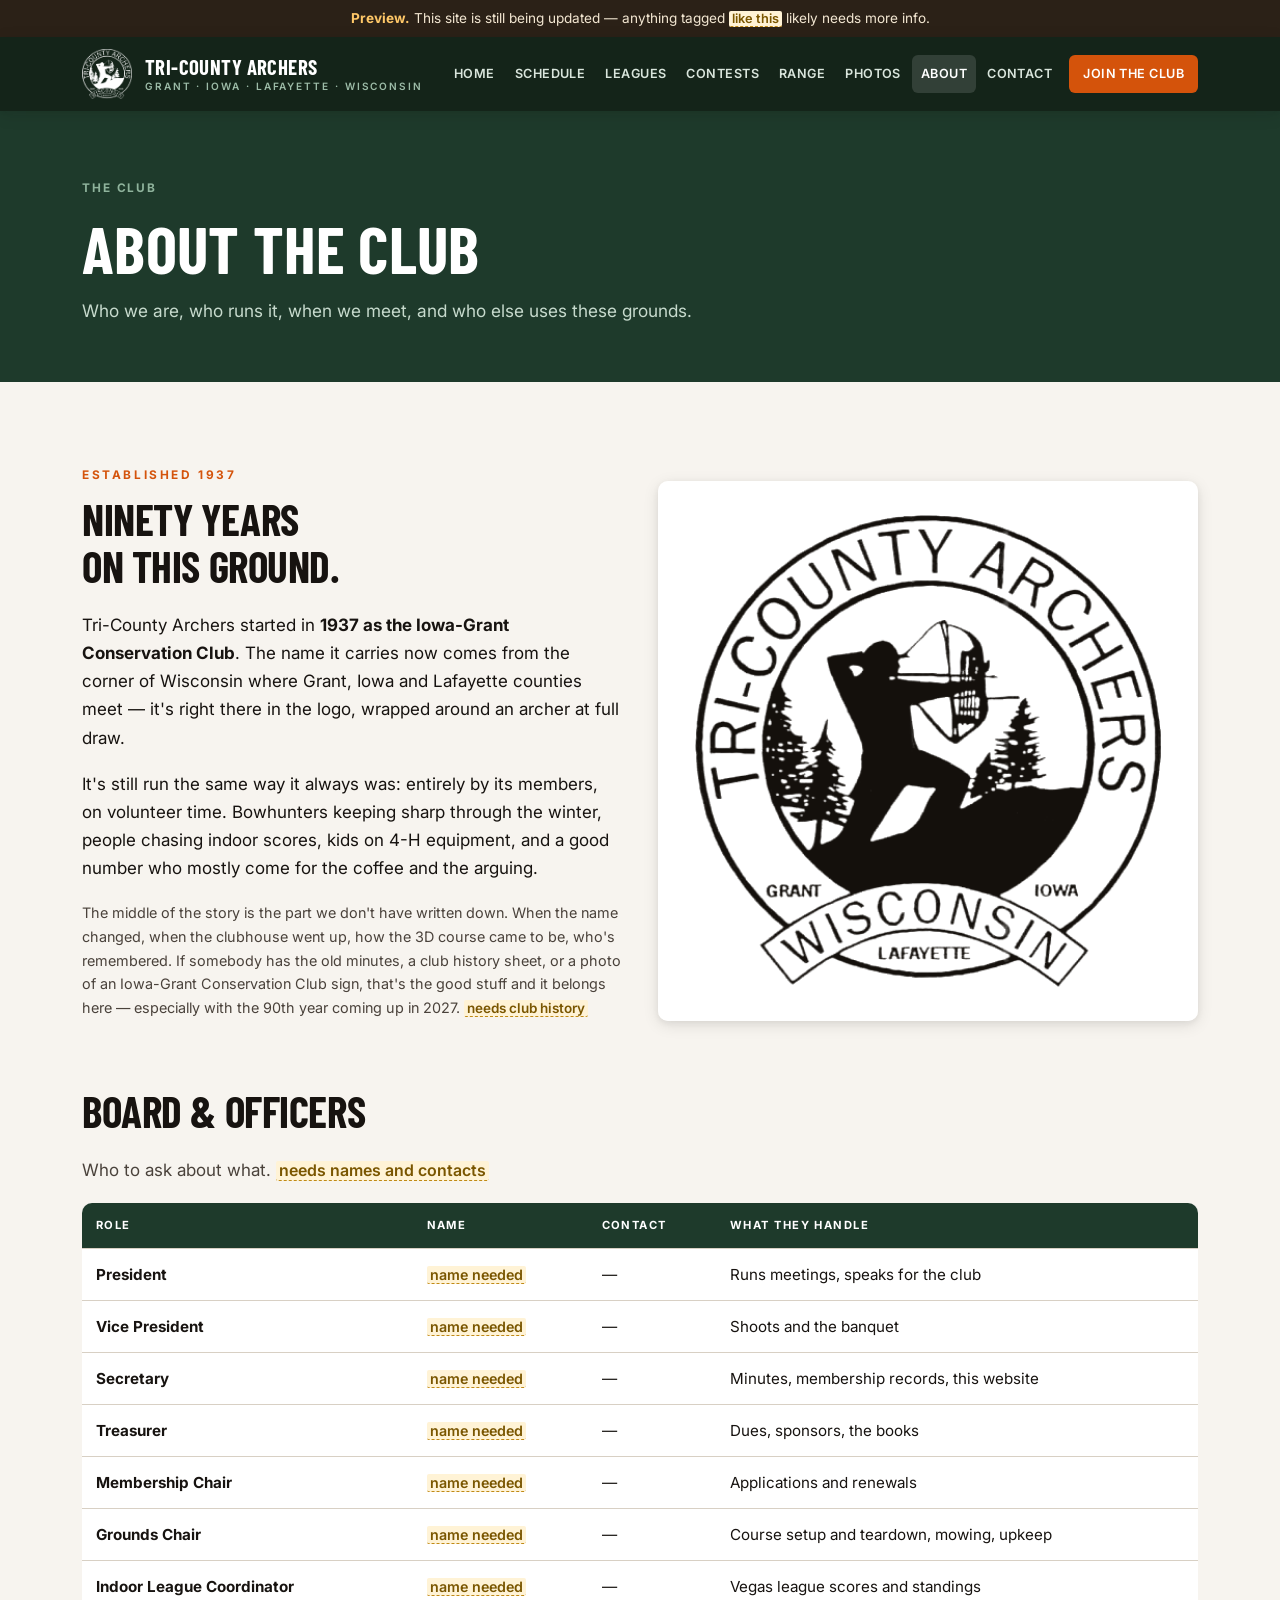
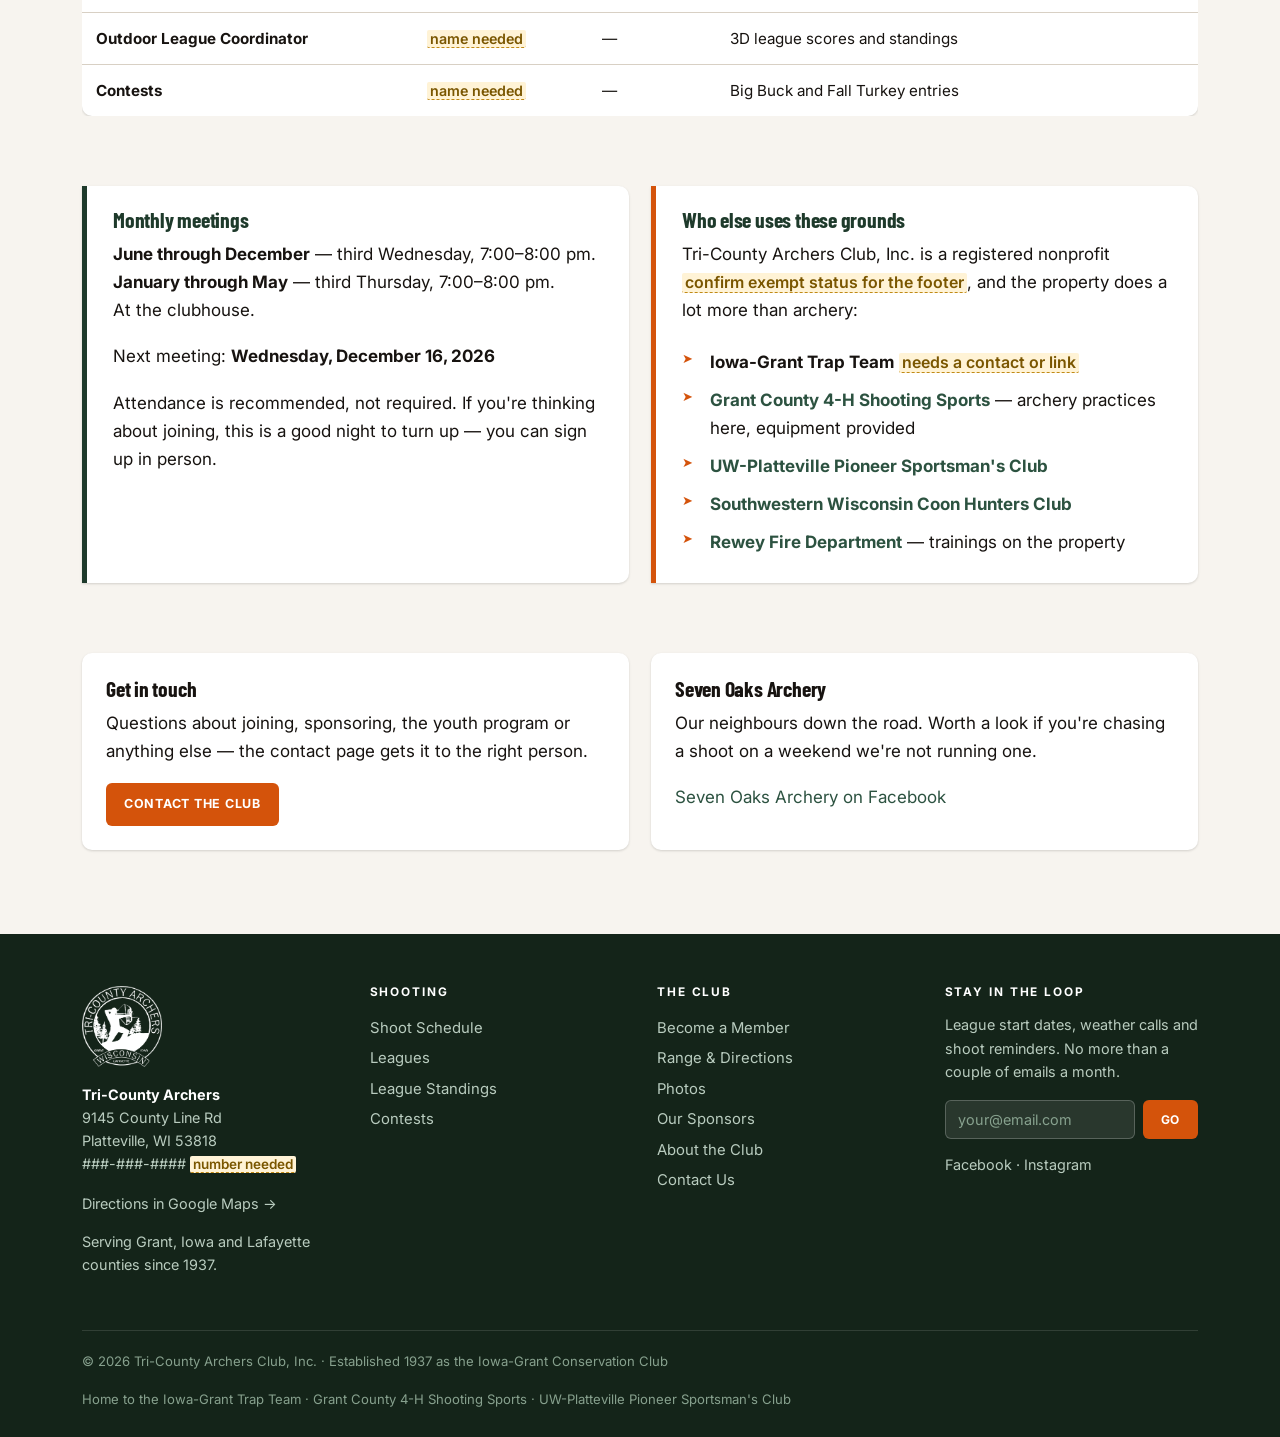
==== commit 6544701c: "Shorten the preview banner text Applied to build.py (the source) rather than just index.html, so all" ====
--- a/about.html
+++ b/about.html
@@ -12,7 +12,7 @@
 <link rel="stylesheet" href="assets/css/site.css">
 </head>
 <body>
-<div class="draftbar"><div class="wrap"><strong>Preview.</strong> The schedule, leagues, dues and club history below are real. Board names, contact details, shoot fees and scores are not in yet — anything tagged <span class="tbd">like this</span> still needs the club's answer.</div></div>
+<div class="draftbar"><div class="wrap"><strong>Preview.</strong> This site is still being updated — anything tagged <span class="tbd">like this</span> likely needs more info.</div></div>
 <header class="hdr">
   <div class="hdr-in">
     <a class="brand" href="index.html">
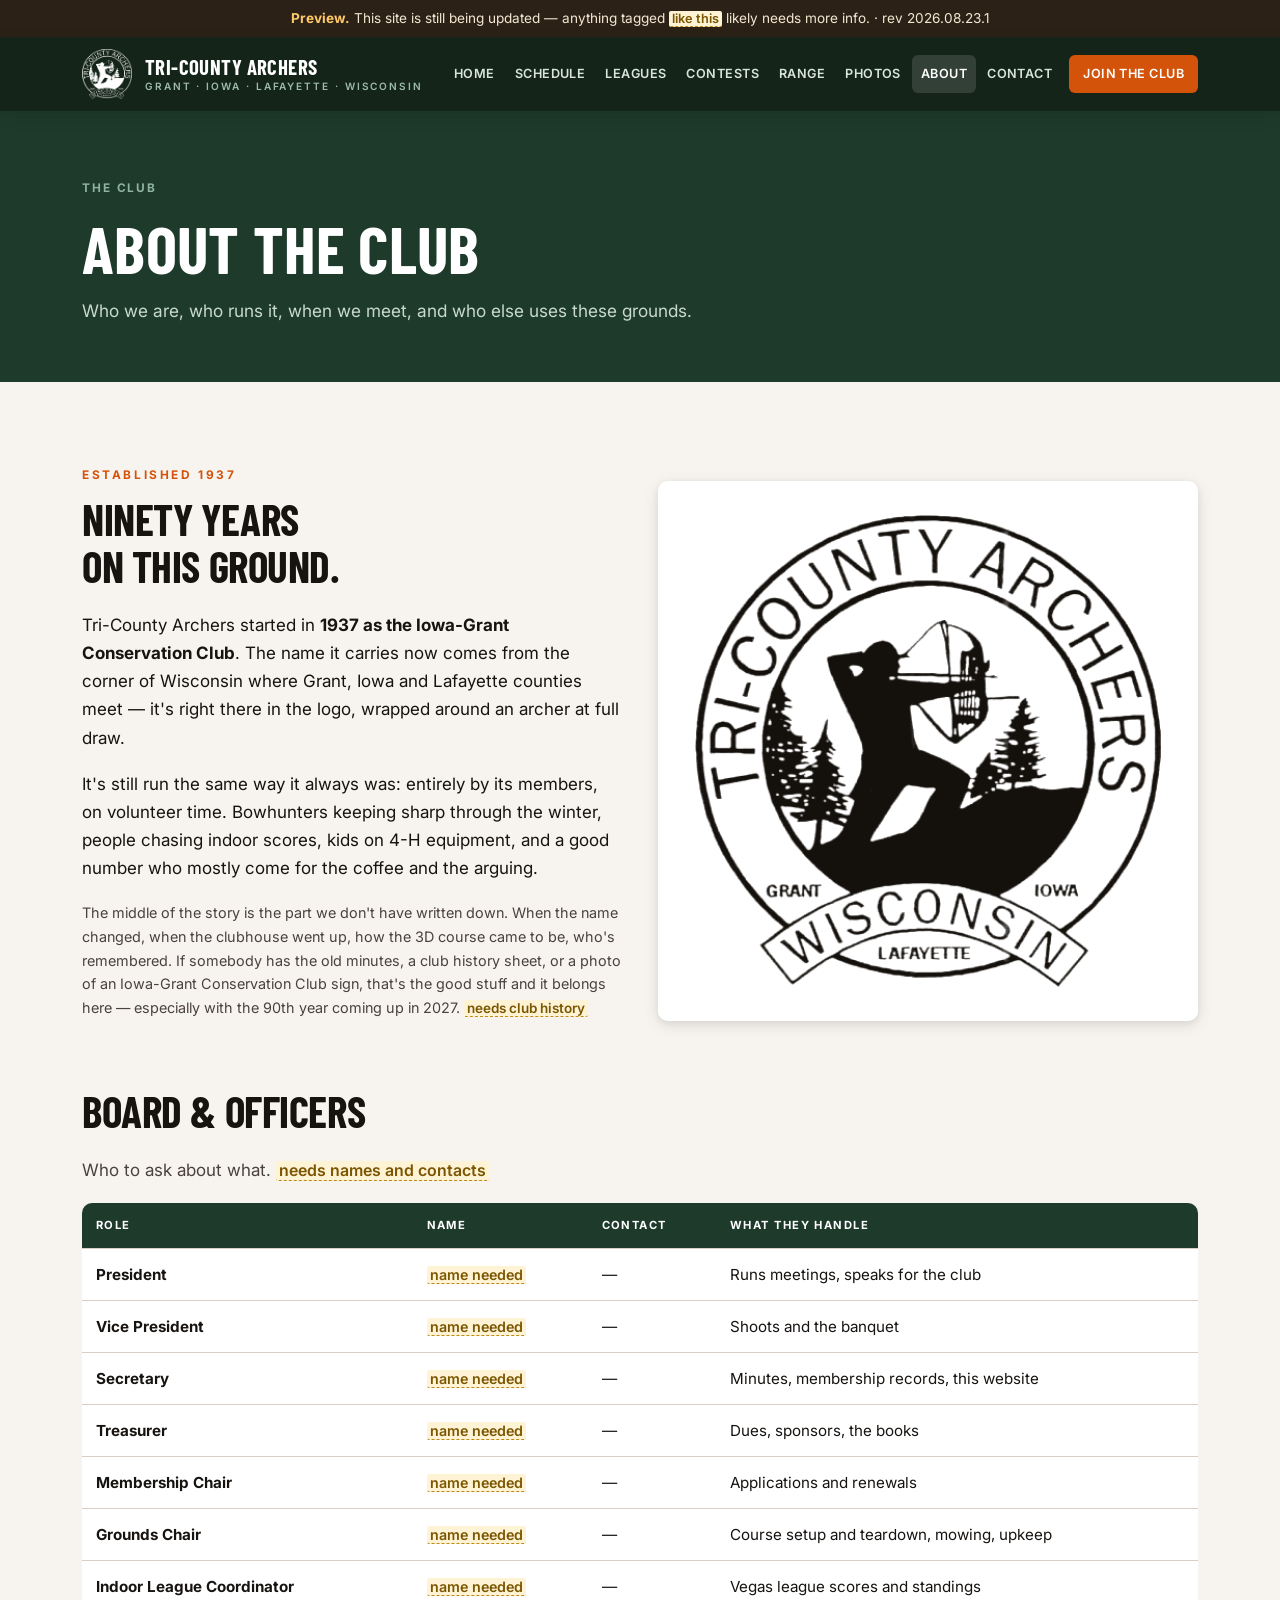
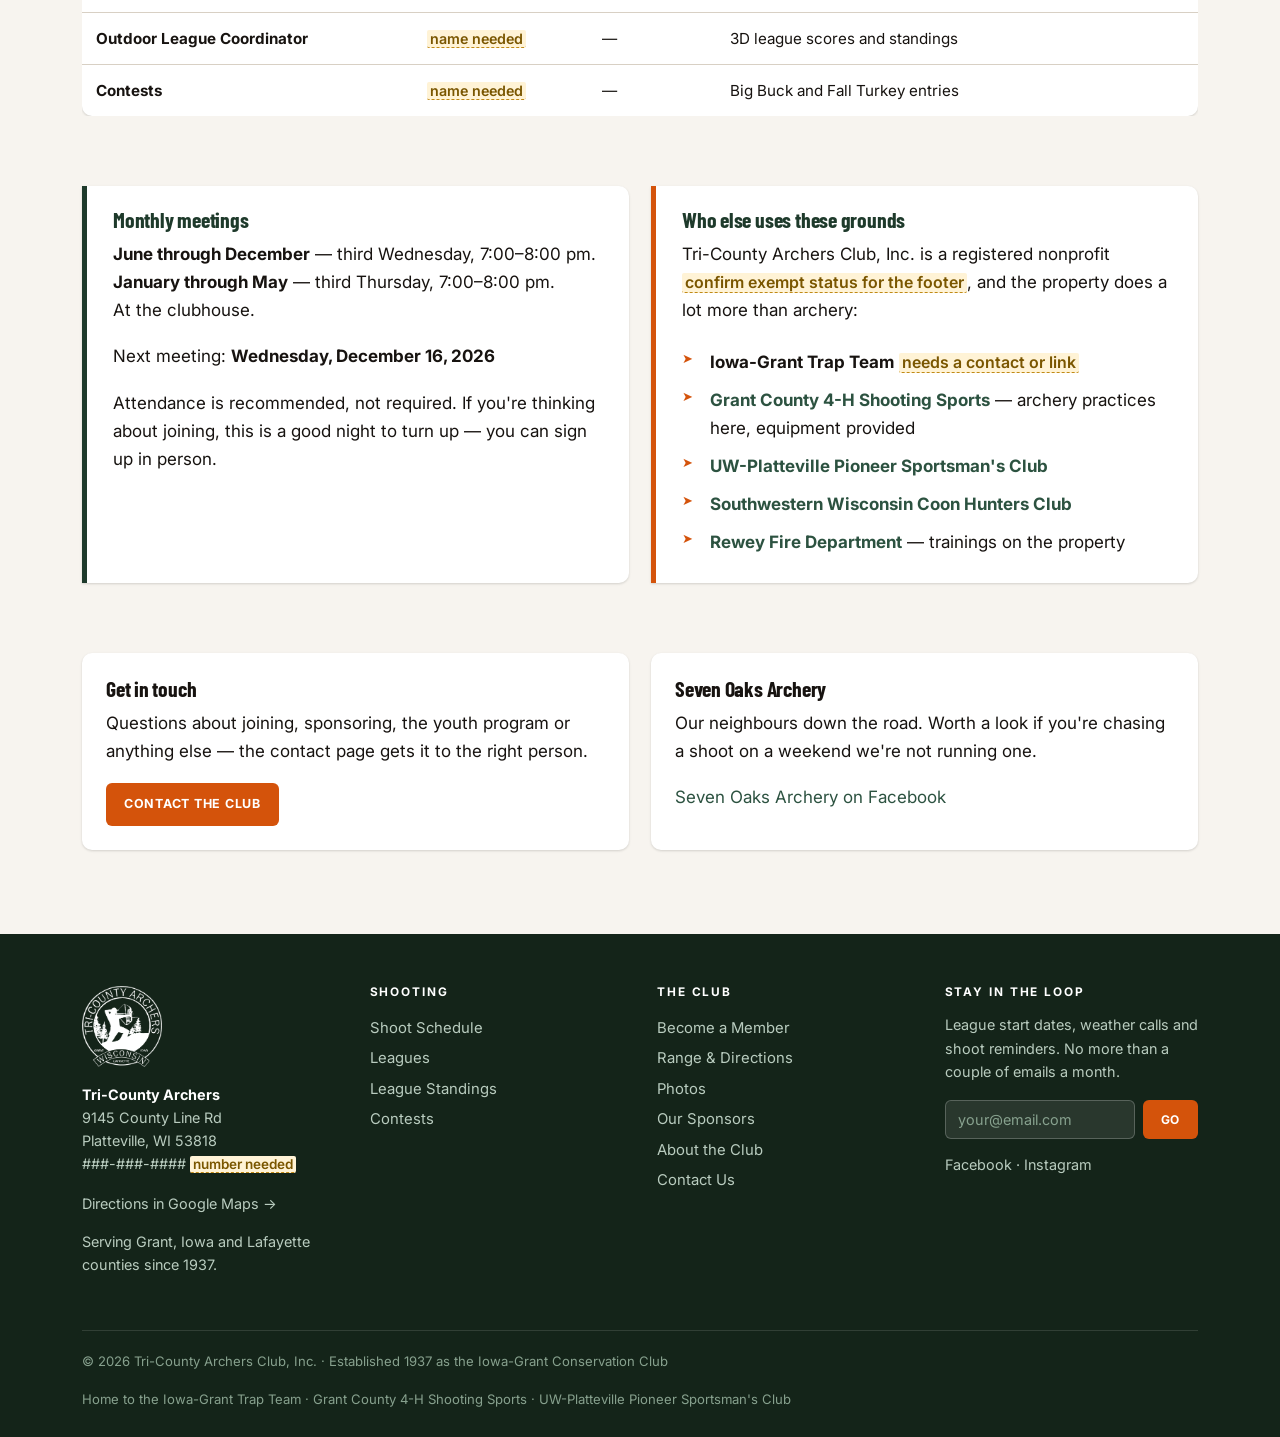
==== commit 415ea184: "Fix calendar time parsing and add preview revision marker" ====
--- a/about.html
+++ b/about.html
@@ -12,7 +12,7 @@
 <link rel="stylesheet" href="assets/css/site.css">
 </head>
 <body>
-<div class="draftbar"><div class="wrap"><strong>Preview.</strong> This site is still being updated — anything tagged <span class="tbd">like this</span> likely needs more info.</div></div>
+<div class="draftbar"><div class="wrap"><strong>Preview.</strong> This site is still being updated — anything tagged <span class="tbd">like this</span> likely needs more info. · rev 2026.08.23.1</div></div>
 <header class="hdr">
   <div class="hdr-in">
     <a class="brand" href="index.html">
--- a/assets/css/site.css
+++ b/assets/css/site.css
@@ -247,6 +247,7 @@
   padding:13px 14px; font-weight:700; white-space:nowrap;
 }
 table.t td{padding:13px 14px; border-top:1px solid var(--line); vertical-align:top}
+table.t th.center, table.t td.center{text-align:center}
 table.t tbody tr:hover{background:#FBF9F5}
 table.t .ev-name{font-weight:700; color:var(--ink)}
 table.t .num{text-align:right; font-variant-numeric:tabular-nums; white-space:nowrap}
@@ -254,6 +255,37 @@
 table.t tr.rank1 td:first-child::before{content:'🥇 '}
 table.t tr.rank2 td:first-child::before{content:'🥈 '}
 table.t tr.rank3 td:first-child::before{content:'🥉 '}
+
+/* per-row calendar menu on schedule table */
+.cal-menu{position:relative; display:inline-block}
+.cal-menu summary{list-style:none}
+.cal-menu summary::-webkit-details-marker{display:none}
+.cal-menu summary.btn{padding-right:26px; position:relative}
+.cal-menu summary.cal-icon-btn{
+  width:56px; min-width:56px; padding:9px 22px 9px 11px;
+  display:inline-flex; align-items:center; justify-content:center;
+}
+.cal-menu summary.cal-icon-btn svg{
+  width:18px; height:18px; stroke:currentColor; fill:none;
+  stroke-width:2; stroke-linecap:round; stroke-linejoin:round;
+}
+.cal-menu summary.btn::after{
+  content:'▾'; position:absolute; right:10px; top:50%; transform:translateY(-48%);
+  font-size:.72rem; line-height:1;
+}
+.cal-menu summary.cal-icon-btn::after{right:6px; font-size:.6rem}
+.cal-menu[open] summary.btn::after{content:'▴'}
+.cal-pop{
+  position:absolute; right:0; top:calc(100% + 6px); min-width:210px;
+  background:#fff; border:1px solid var(--line); border-radius:10px;
+  box-shadow:var(--shadow-md); padding:6px; z-index:30;
+}
+.cal-cell-action{margin-top:8px; text-align:center}
+.cal-pop a{
+  display:block; padding:9px 10px; border-radius:7px;
+  color:var(--ink); font-size:.86rem; font-weight:600;
+}
+.cal-pop a:hover{text-decoration:none; background:#F6F2EA; color:var(--forest-mid)}
 
 /* mobile: tables become cards */
 @media(max-width:720px){
@@ -265,12 +297,14 @@
     margin-bottom:13px; padding:6px 0;
   }
   table.t.stack td{border:0; padding:6px 16px; text-align:left !important}
+  table.t.stack td.center{text-align:center !important}
   table.t.stack td::before{
     content:attr(data-l); display:block; font-size:.64rem; font-weight:700;
     letter-spacing:.14em; text-transform:uppercase; color:var(--brown-light); margin-bottom:2px;
   }
   table.t.stack td:first-child{padding-top:12px}
   table.t.stack td:last-child{padding-bottom:12px}
+  .cal-pop{position:static; margin-top:8px; box-shadow:var(--shadow-sm)}
 }
 
 /* ---------- cards / grids ---------- */
@@ -472,8 +506,11 @@
 /* schedule date column */
 #sched-body td:first-child{white-space:nowrap}
 .t-sched thead th:first-child{width:112px}
+.t-sched thead th:first-child{text-align:center}
+#sched-body td:first-child{text-align:center}
 @media(max-width:720px){
   #sched-body td:first-child{white-space:normal}
+  table.t.stack td[data-l="Date"]{text-align:center !important}
   table.t.stack td[data-l="Event"] .small{margin-top:6px}
 }
 /* stat labels */
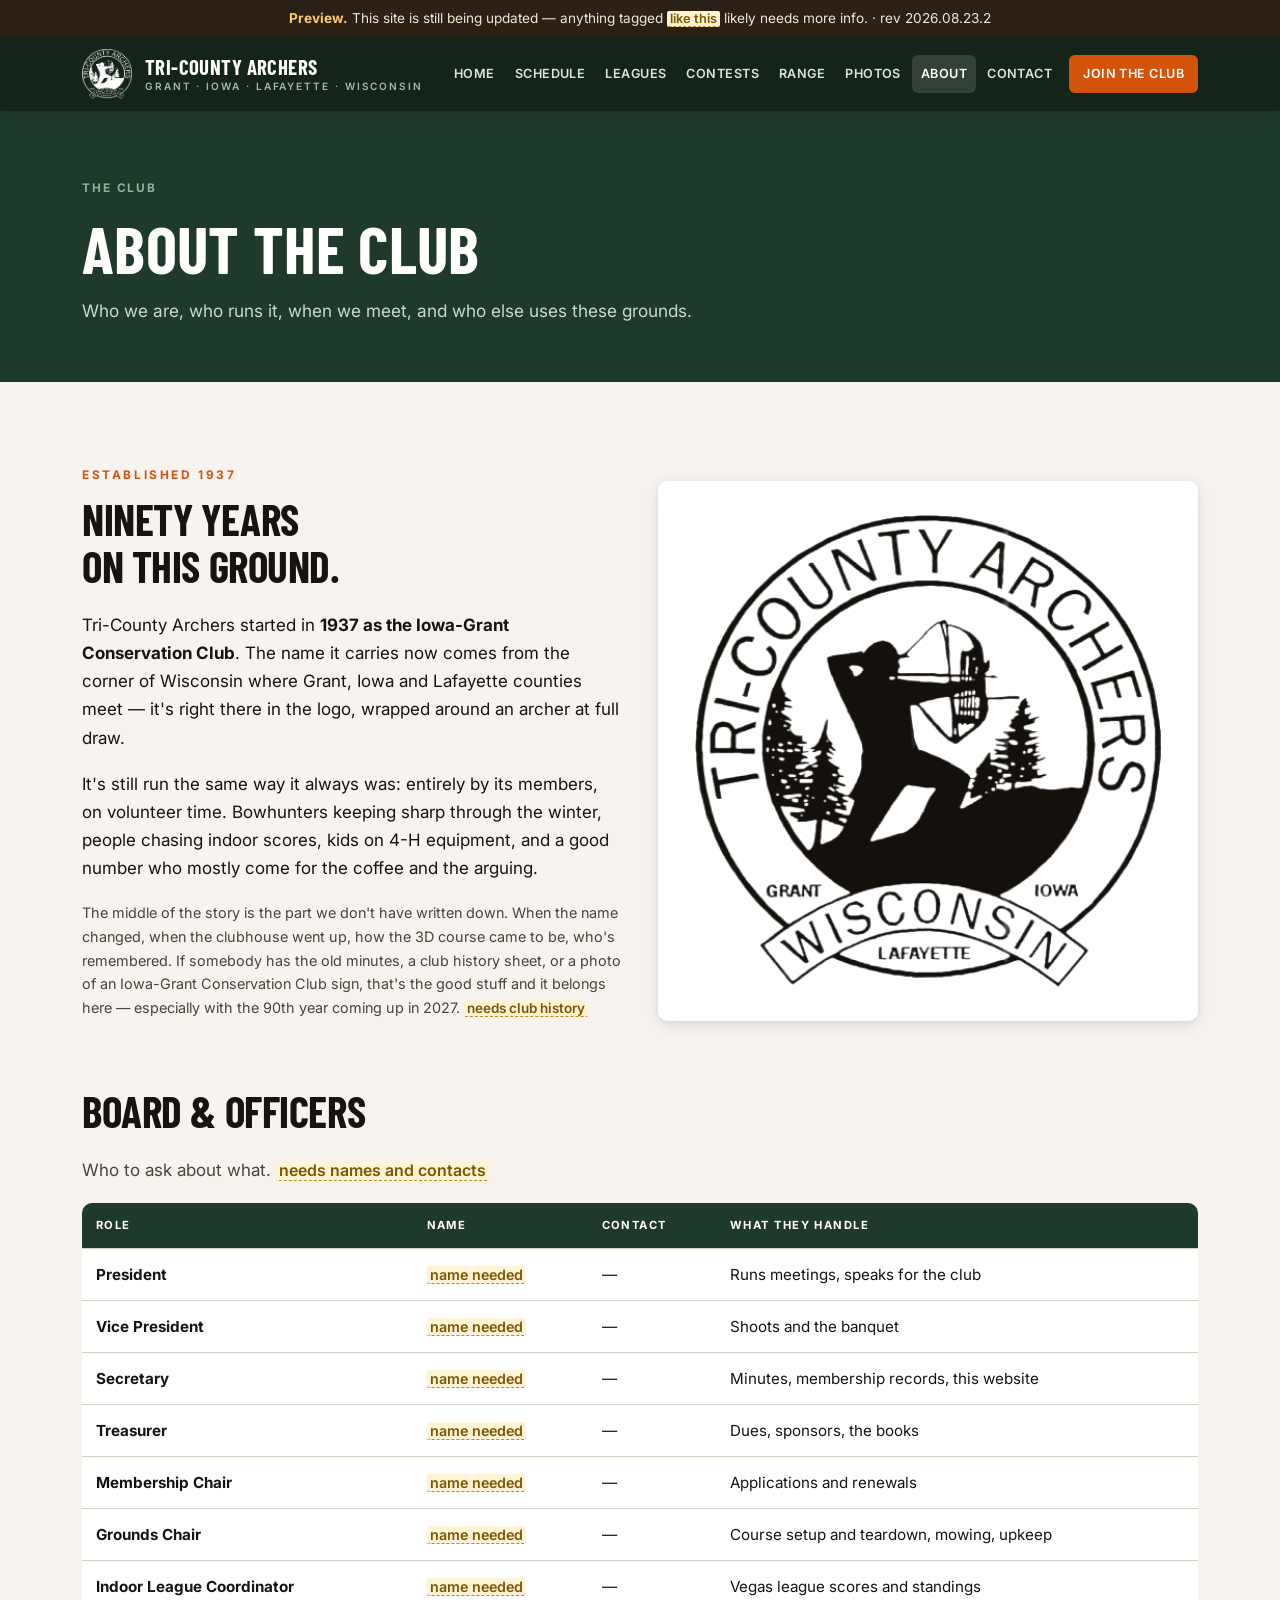
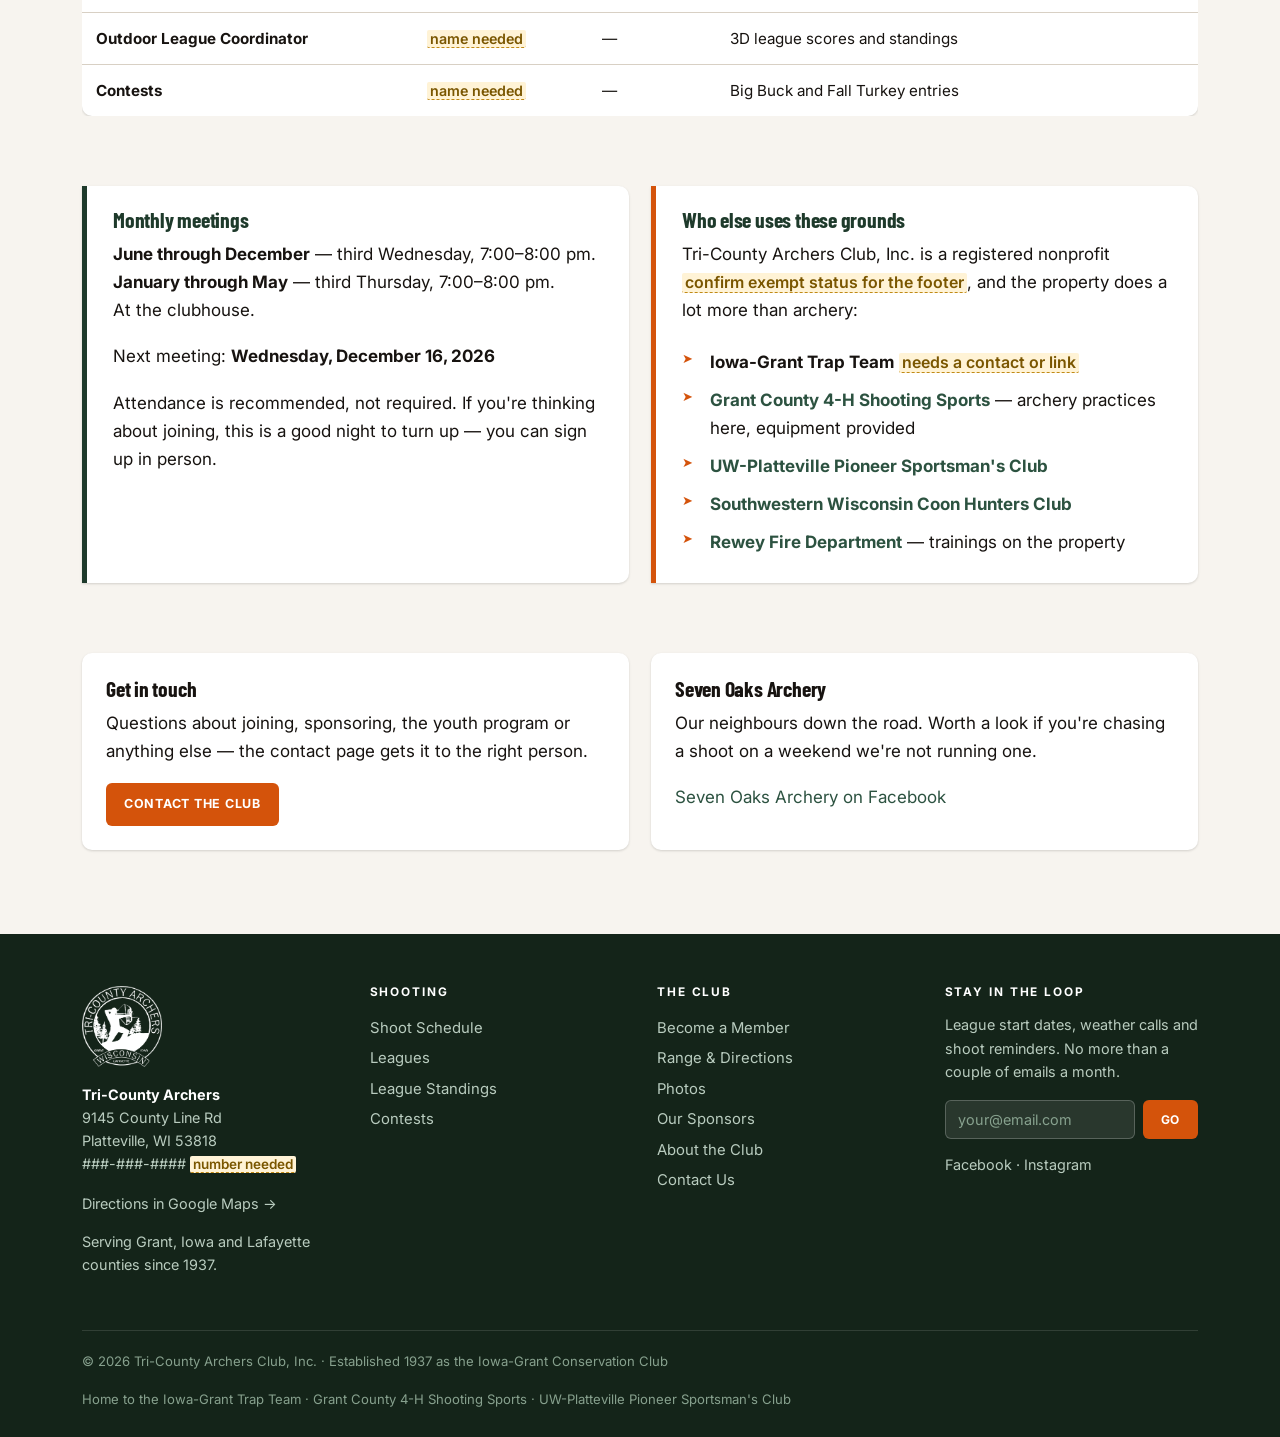
==== commit d1cfe3a1: "Fix calendar timezone handling and bump preview revision to 2026.08.23.2" ====
--- a/about.html
+++ b/about.html
@@ -12,7 +12,7 @@
 <link rel="stylesheet" href="assets/css/site.css">
 </head>
 <body>
-<div class="draftbar"><div class="wrap"><strong>Preview.</strong> This site is still being updated — anything tagged <span class="tbd">like this</span> likely needs more info. · rev 2026.08.23.1</div></div>
+<div class="draftbar"><div class="wrap"><strong>Preview.</strong> This site is still being updated — anything tagged <span class="tbd">like this</span> likely needs more info. · rev 2026.08.23.2</div></div>
 <header class="hdr">
   <div class="hdr-in">
     <a class="brand" href="index.html">
--- a/assets/css/site.css
+++ b/assets/css/site.css
@@ -276,7 +276,7 @@
 .cal-menu summary.cal-icon-btn::after{right:6px; font-size:.6rem}
 .cal-menu[open] summary.btn::after{content:'▴'}
 .cal-pop{
-  position:absolute; right:0; top:calc(100% + 6px); min-width:210px;
+  position:absolute; left:0; top:calc(100% + 6px); min-width:210px;
   background:#fff; border:1px solid var(--line); border-radius:10px;
   box-shadow:var(--shadow-md); padding:6px; z-index:30;
 }
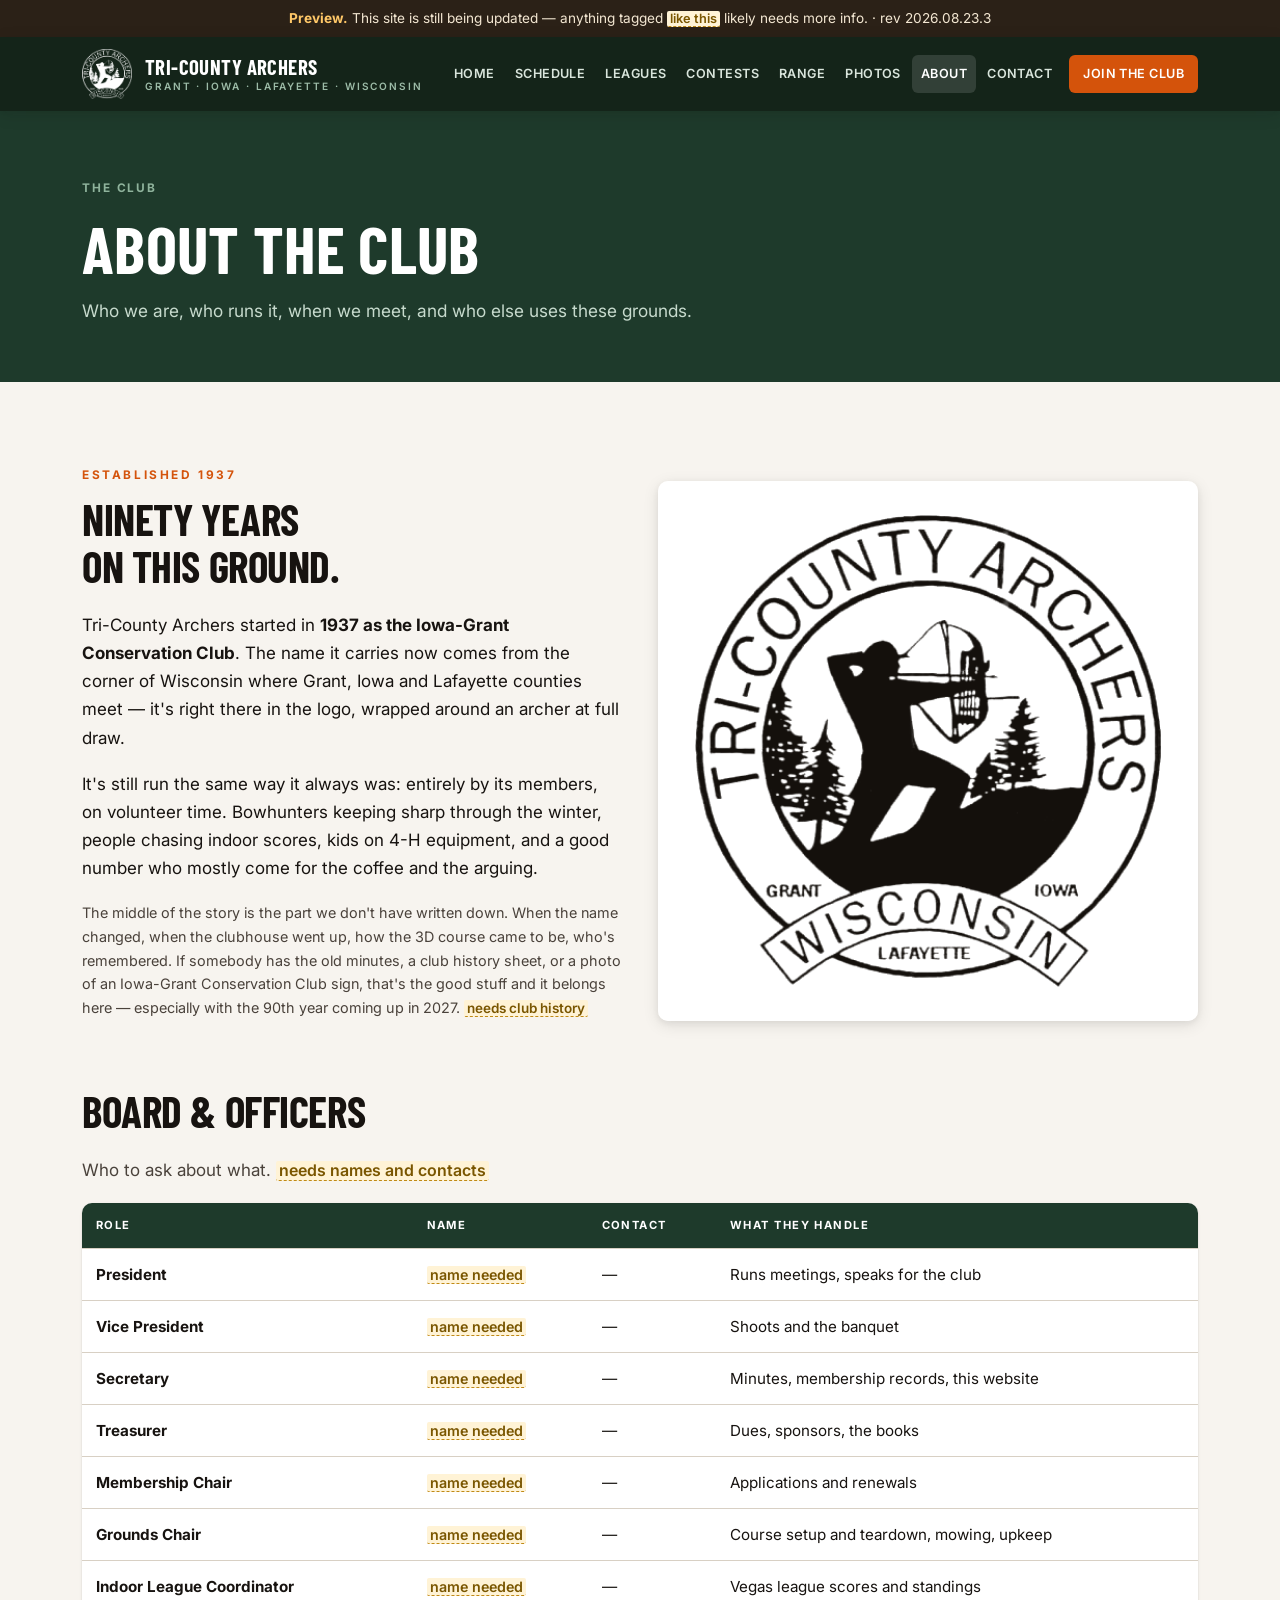
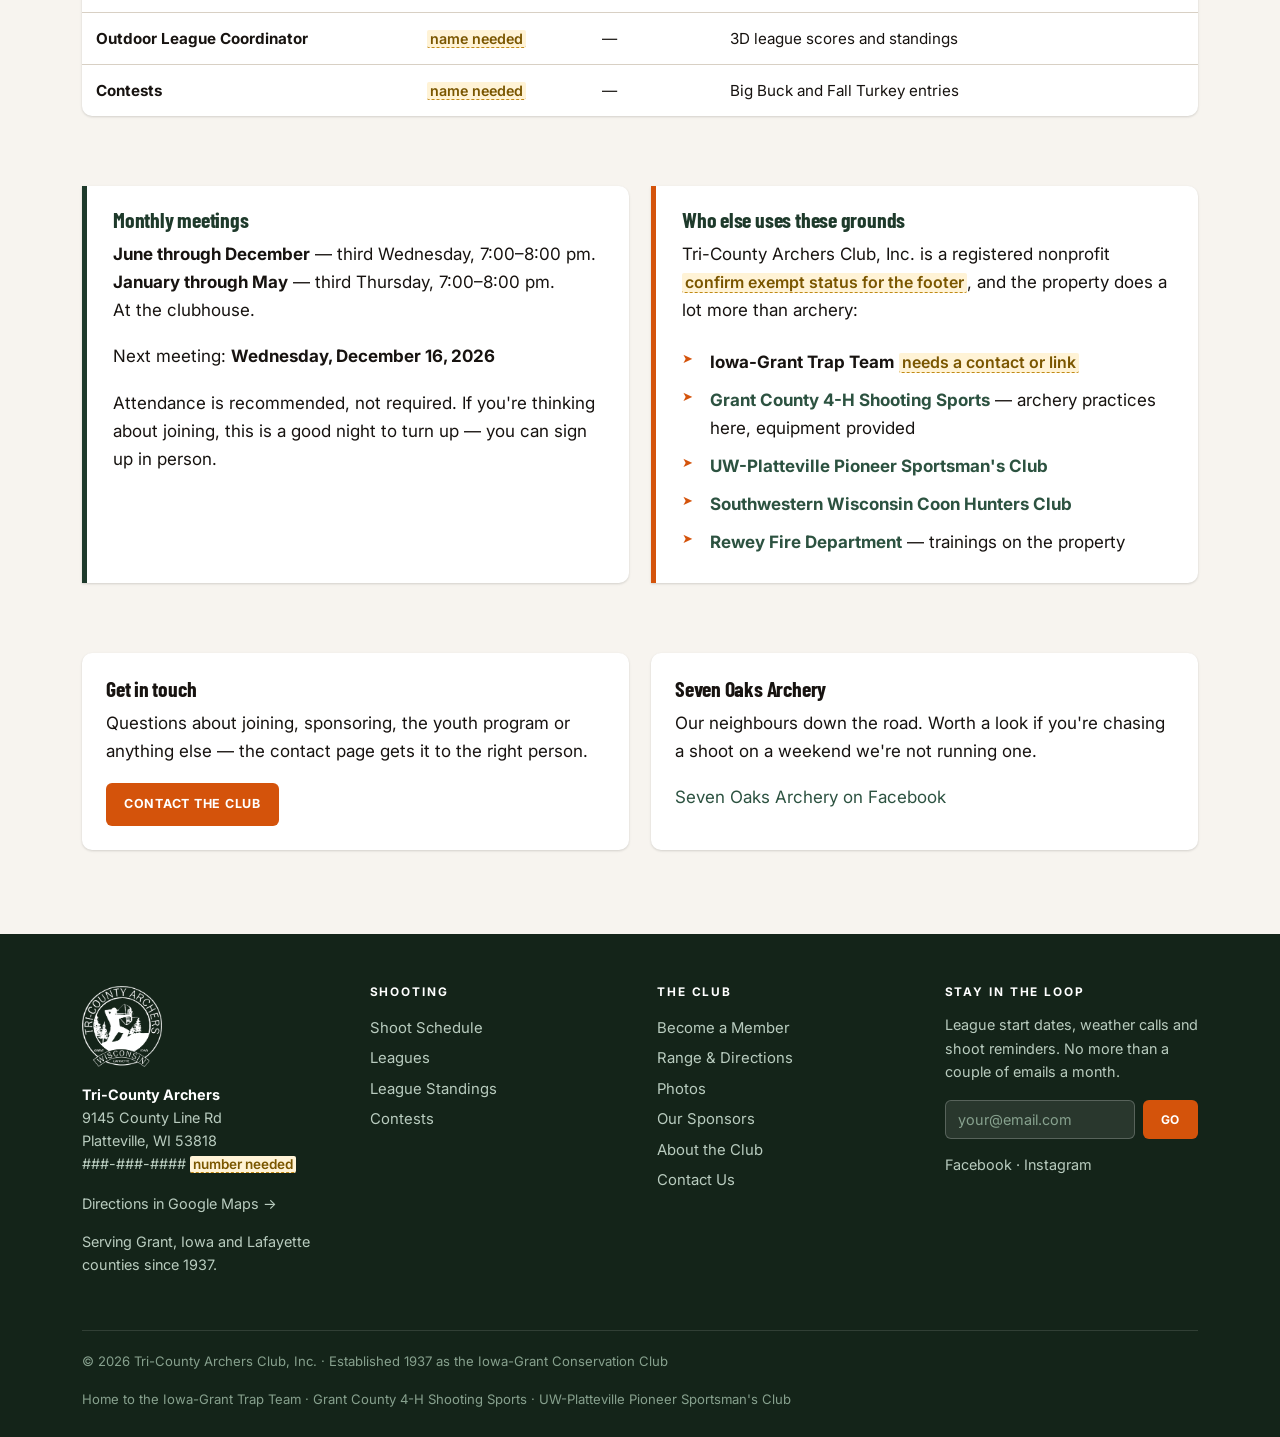
==== commit 5f64c33f: "Fix cross-page version drift with cache-busting + no-cache headers; unclip calendar dropdown on desk" ====
--- a/about.html
+++ b/about.html
@@ -9,10 +9,10 @@
 <link rel="preconnect" href="https://fonts.googleapis.com">
 <link rel="preconnect" href="https://fonts.gstatic.com" crossorigin>
 <link href="https://fonts.googleapis.com/css2?family=Barlow+Condensed:wght@600;700&family=Inter:wght@400;600;700&display=swap" rel="stylesheet">
-<link rel="stylesheet" href="assets/css/site.css">
+<link rel="stylesheet" href="assets/css/site.css?v=2026.08.23.3">
 </head>
 <body>
-<div class="draftbar"><div class="wrap"><strong>Preview.</strong> This site is still being updated — anything tagged <span class="tbd">like this</span> likely needs more info. · rev 2026.08.23.2</div></div>
+<div class="draftbar"><div class="wrap"><strong>Preview.</strong> This site is still being updated — anything tagged <span class="tbd">like this</span> likely needs more info. · rev 2026.08.23.3</div></div>
 <header class="hdr">
   <div class="hdr-in">
     <a class="brand" href="index.html">
@@ -169,7 +169,7 @@
     </div>
   </div>
 </footer>
-<script src="assets/js/data.js"></script>
-<script src="assets/js/site.js"></script>
+<script src="assets/js/data.js?v=2026.08.23.3"></script>
+<script src="assets/js/site.js?v=2026.08.23.3"></script>
 </body>
 </html>
--- a/assets/css/site.css
+++ b/assets/css/site.css
@@ -235,10 +235,12 @@
 .b-social{background:#F6E3D3; color:#7A4415}
 
 /* ---------- tables ---------- */
-.tbl-wrap{overflow-x:auto; -webkit-overflow-scrolling:touch}
+/* Desktop tables fit, so keep overflow visible or the calendar popup gets
+   clipped by the scroll box; only allow horizontal scroll on small screens. */
+.tbl-wrap{overflow:visible}
 table.t{
-  width:100%; border-collapse:collapse; background:#fff;
-  border-radius:var(--r); overflow:hidden; box-shadow:var(--shadow-sm);
+  width:100%; border-collapse:separate; border-spacing:0; background:#fff;
+  border-radius:var(--r); box-shadow:var(--shadow-sm);
   font-size:.95rem;
 }
 table.t th{
@@ -248,6 +250,11 @@
 }
 table.t td{padding:13px 14px; border-top:1px solid var(--line); vertical-align:top}
 table.t th.center, table.t td.center{text-align:center}
+/* Round the outer corners on the cells since the table no longer clips. */
+table.t thead th:first-child{border-top-left-radius:var(--r)}
+table.t thead th:last-child{border-top-right-radius:var(--r)}
+table.t tbody tr:last-child td:first-child{border-bottom-left-radius:var(--r)}
+table.t tbody tr:last-child td:last-child{border-bottom-right-radius:var(--r)}
 table.t tbody tr:hover{background:#FBF9F5}
 table.t .ev-name{font-weight:700; color:var(--ink)}
 table.t .num{text-align:right; font-variant-numeric:tabular-nums; white-space:nowrap}
@@ -289,6 +296,8 @@
 
 /* mobile: tables become cards */
 @media(max-width:720px){
+  /* Wide non-stacked tables can scroll sideways on phones. */
+  .tbl-wrap{overflow-x:auto; -webkit-overflow-scrolling:touch}
   table.t.stack thead{display:none}
   table.t.stack, table.t.stack tbody, table.t.stack tr, table.t.stack td{display:block; width:100%}
   table.t.stack{box-shadow:none; background:none}
